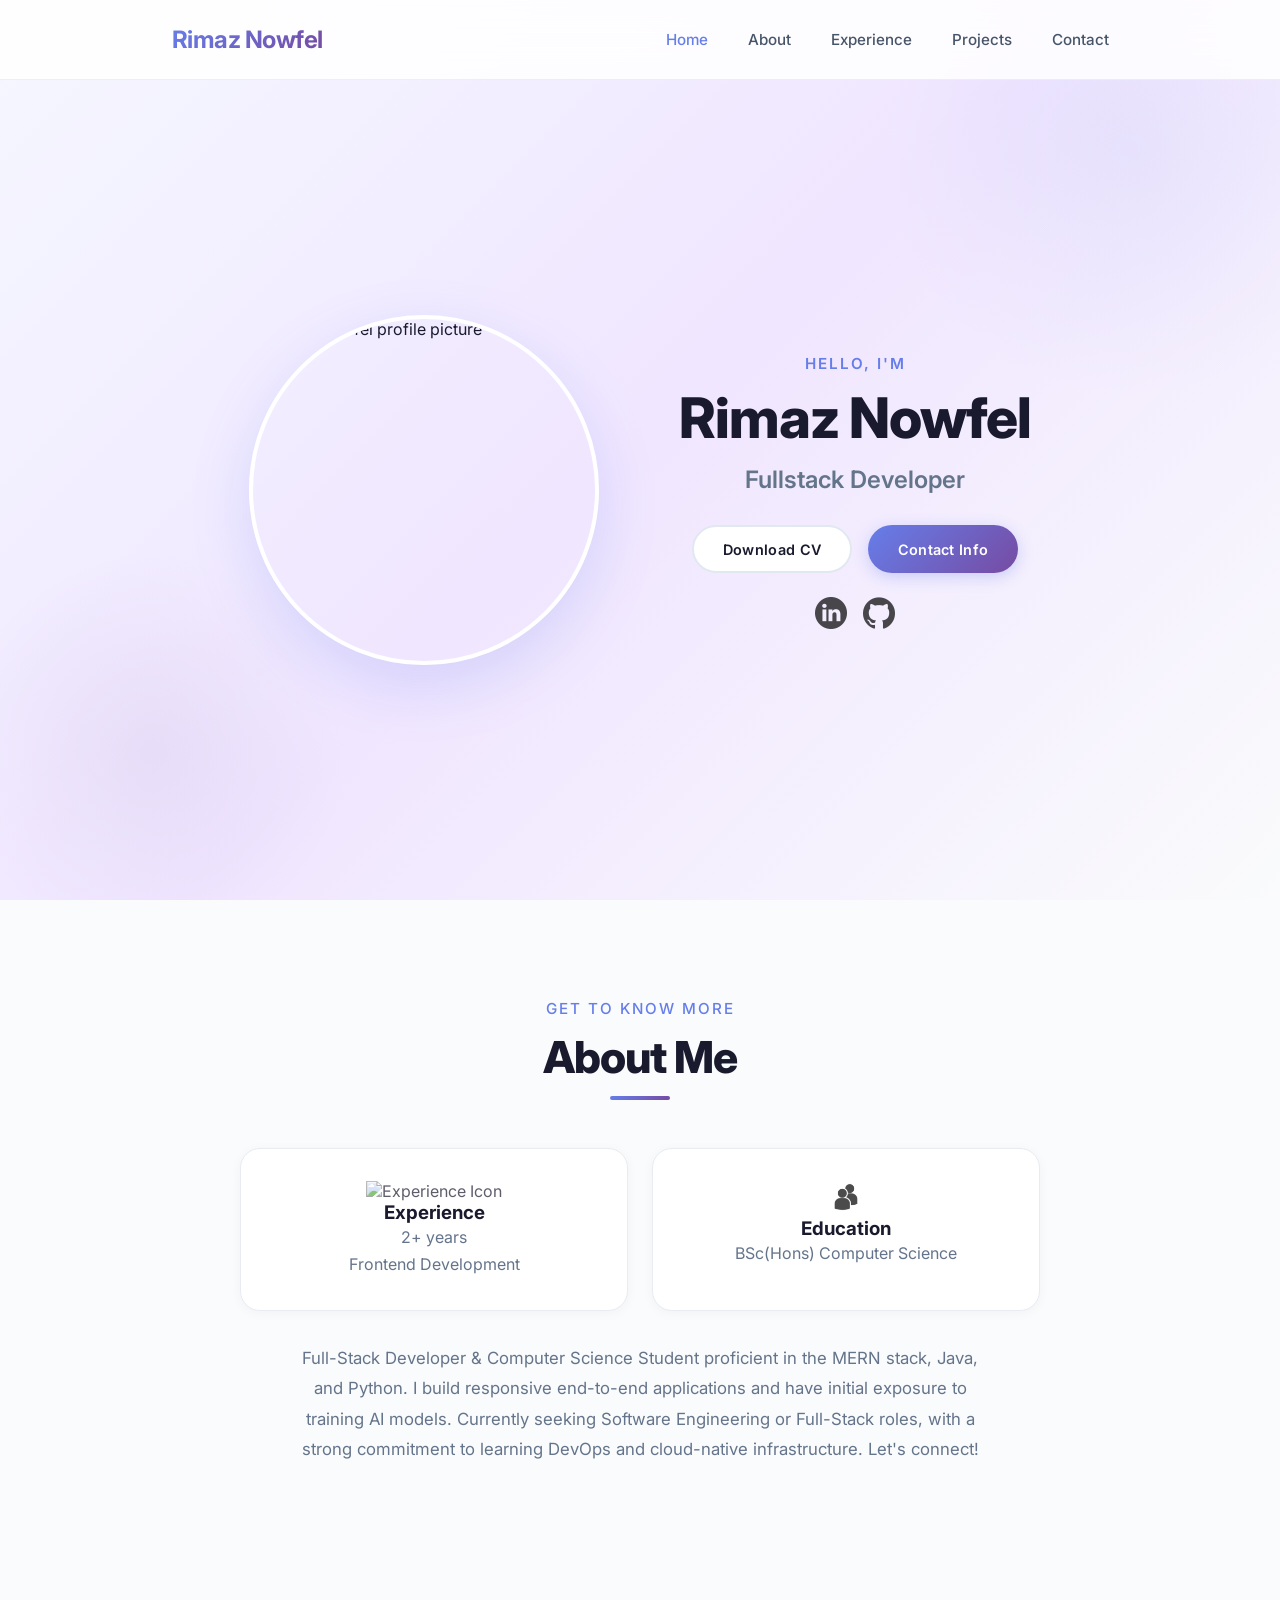
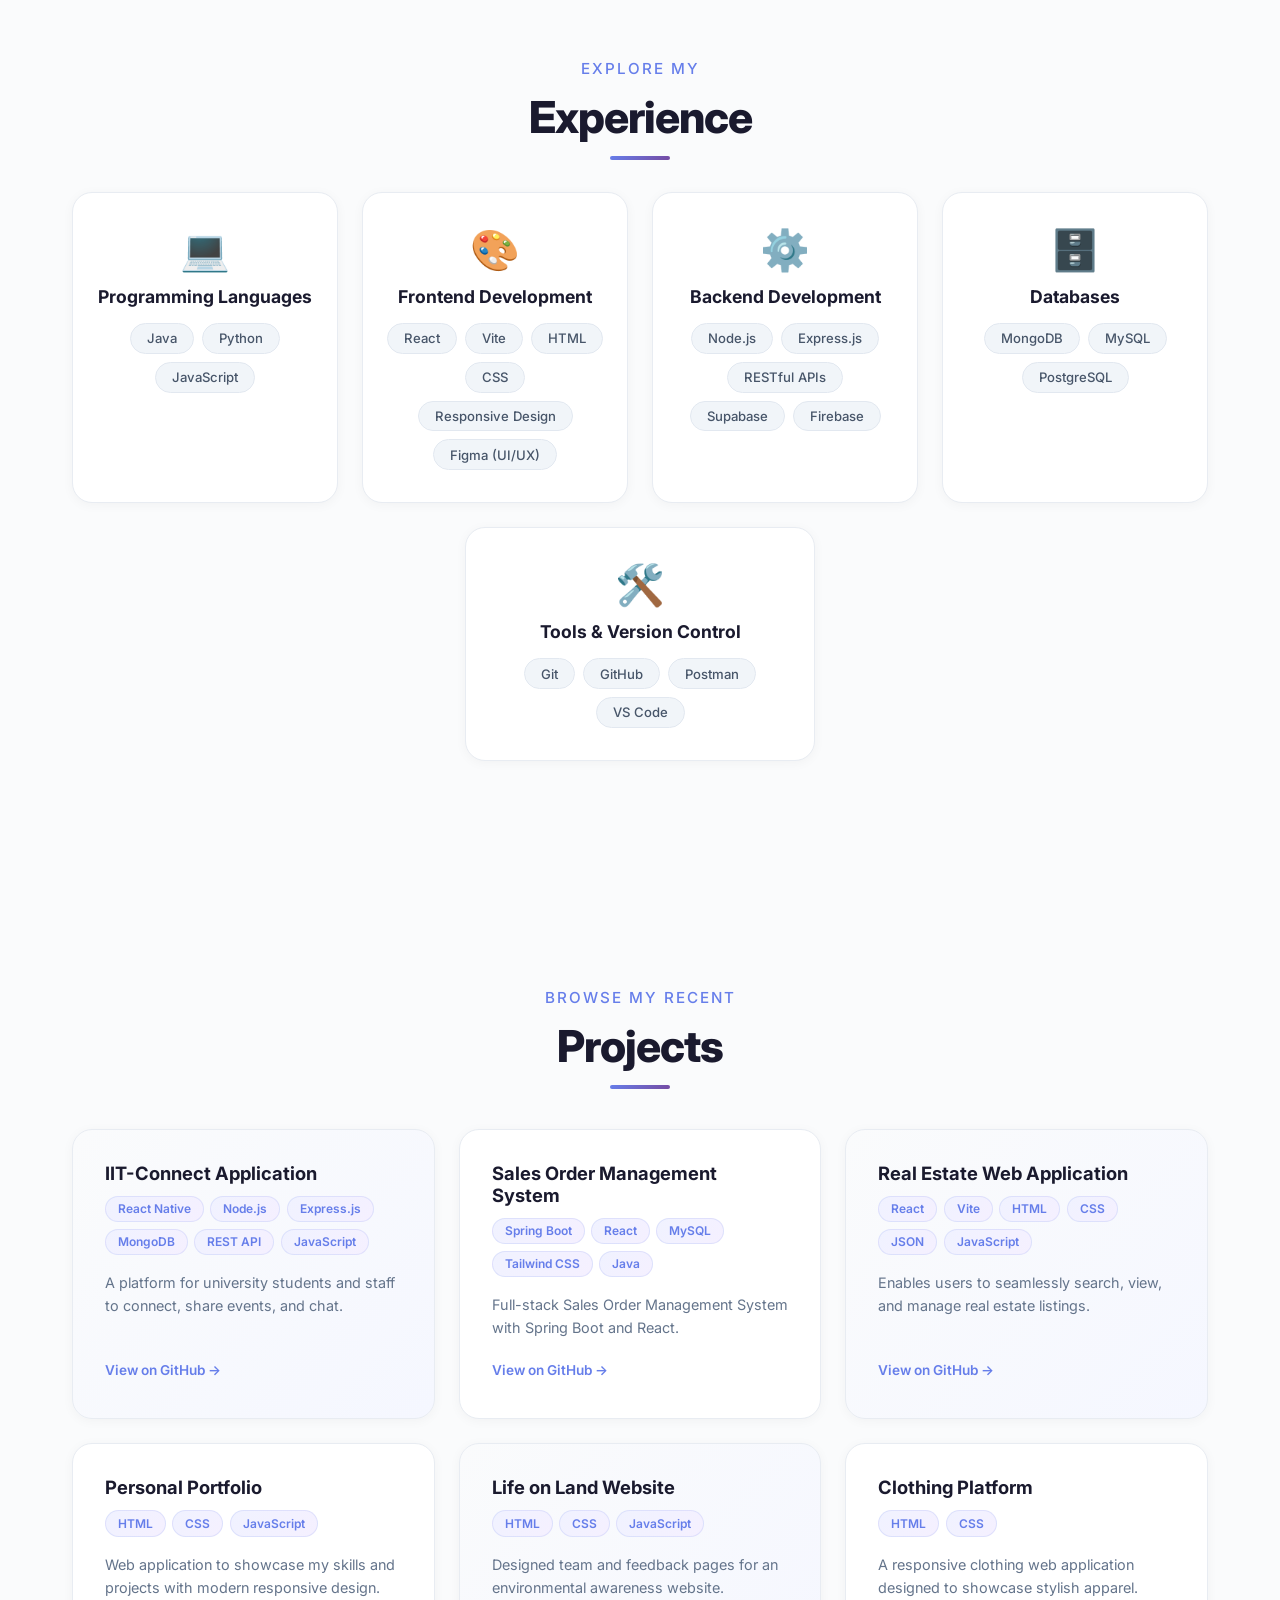
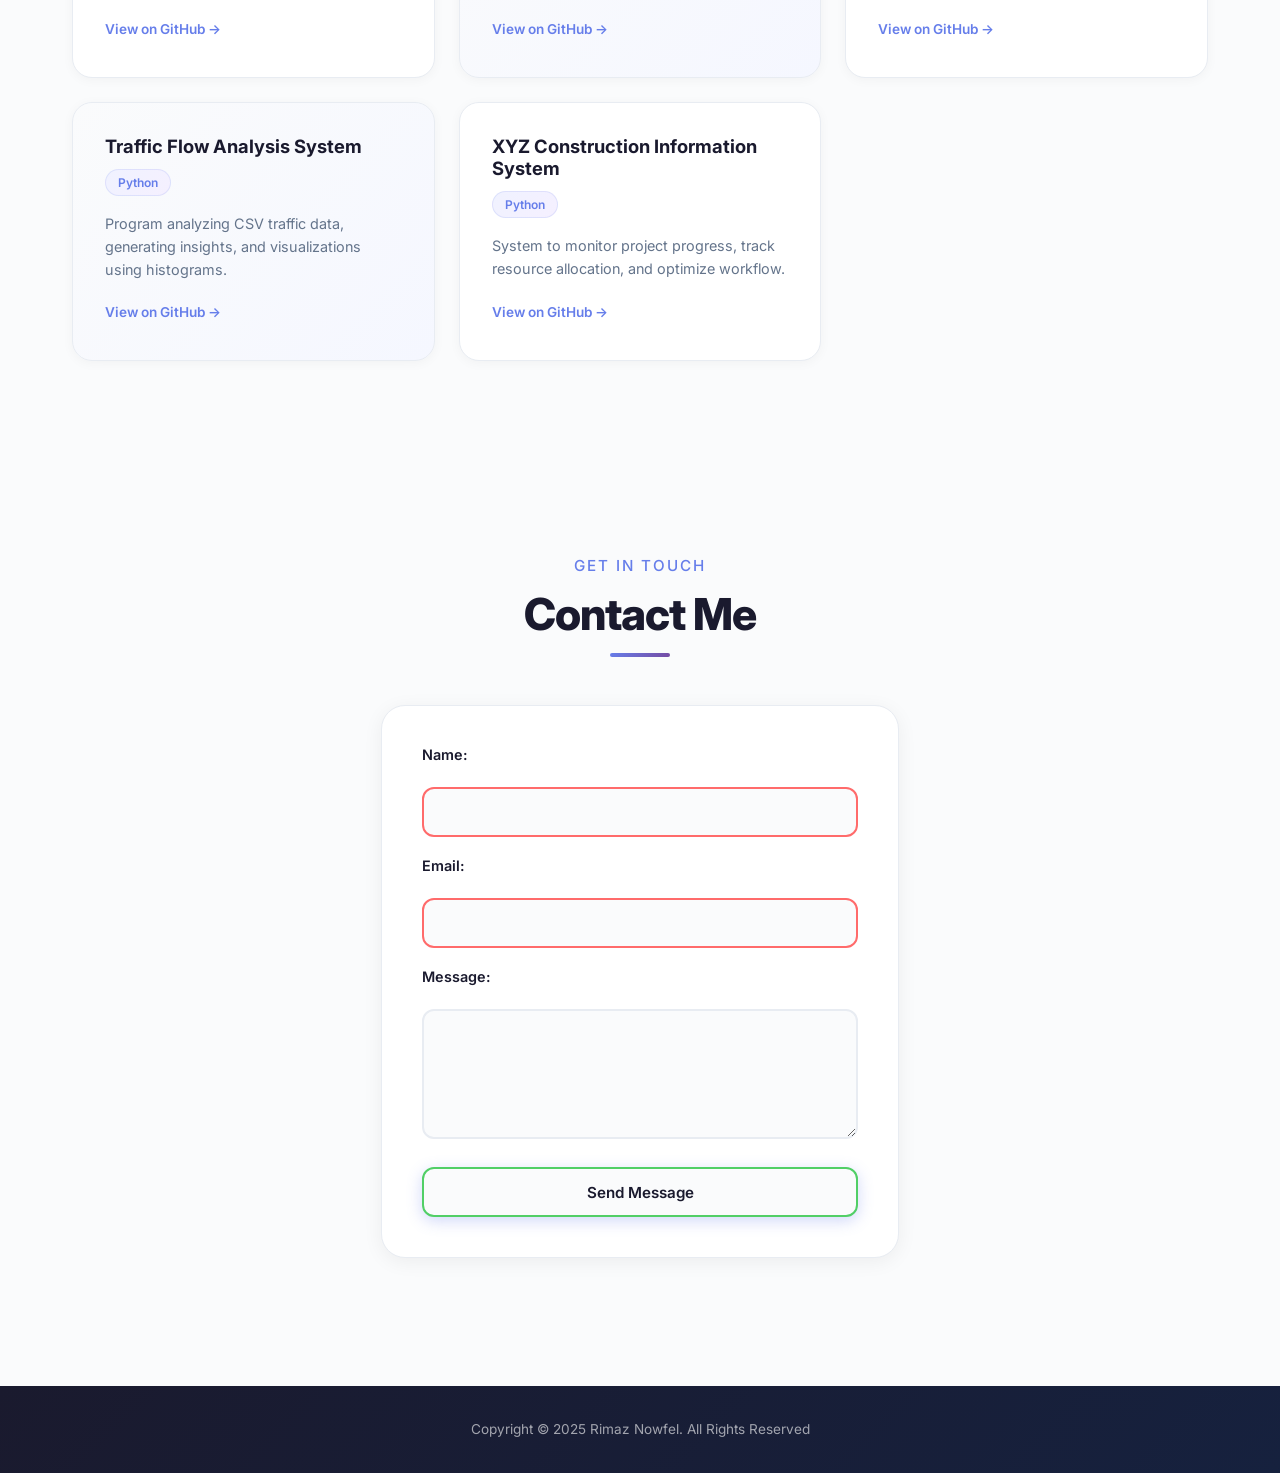
==== index.html @ ff075c52 "Added github links" ====
<!DOCTYPE html>
<html lang="en">

<head>
    <meta charset="UTF-8">
    <meta http-equiv="X-UA-Compatible" content="IE=edge">
    <meta name="viewport" content="width=device-width, initial-scale=1.0">
    <title>Rimaz Nowfel - Portfolio</title>
    <link rel="stylesheet" href="style.css">
</head>

<body>
    <!-- DESKTOP NAVIGATION -->
    <nav id="desktop-nav">
        <div class="logo">Rimaz Nowfel</div>
        <div>
            <ul class="nav-links">
                <li><a href="#profile">Home</a></li>
                <li><a href="#about">About</a></li>
                <li><a href="#experience">Experience</a></li>
                <li><a href="#projects">Projects</a></li>
                <li><a href="#contact">Contact</a></li>
            </ul>
        </div>
    </nav>

    <!-- HAMBURGER NAVIGATION (Mobile) -->
    <nav id="hamburger-nav">
        <div class="logo">Rimaz Nowfel</div>
        <div class="hamburger-menu">
            <div class="hamburger-icon" onclick="toggleMenu()">
                <span></span>
                <span></span>
                <span></span>
            </div>
            <div class="menu-links">
                <ul>
                    <li><a href="#profile" onclick="toggleMenu()">Home</a></li>
                    <li><a href="#about" onclick="toggleMenu()">About</a></li>
                    <li><a href="#experience" onclick="toggleMenu()">Experience</a></li>
                    <li><a href="#projects" onclick="toggleMenu()">Projects</a></li>
                    <li><a href="#contact" onclick="toggleMenu()">Contact</a></li>
                </ul>
            </div>
        </div>
    </nav>

    <div class="main-content">

        <!-- ==================== HOME / PROFILE SECTION ==================== -->
        <section id="profile">
            <div class="section__pic-container">
                <img src="./assets/profile-pic.png" alt="Rimaz Nowfel profile picture" class="profile-pic">
            </div>
            <div class="section__text">
                <p class="section__text__p1">Hello, I'm</p>
                <h1 class="title">Rimaz Nowfel</h1>
                <p class="section__text__p2">Fullstack Developer</p>
                <div class="btn-container">
                    <button class="btn btn-color-2" onclick="window.open('./assets/cv.pdf')">
                        Download CV
                    </button>
                    <button class="btn btn-color-1"
                        onclick="document.getElementById('contact').scrollIntoView({behavior: 'smooth'})">
                        Contact Info
                    </button>
                </div>
                <div id="socials-container">
                    <img src="./assets/linkedin.png" alt="LinkedIn Profile" class="icon"
                        onclick="location.href='https://www.linkedin.com/in/rimaz-nowfel/'">
                    <img src="./assets/github.png" alt="My Github Profile" class="icon"
                        onclick="location.href='https://github.com/Rimy14'">
                </div>
            </div>
        </section>

        <!-- ==================== ABOUT SECTION ==================== -->
        <section id="about">
            <p class="section__text__p1">Get To Know More</p>
            <h1 class="title">About Me</h1>

            <div class="section-container">
                <div class="about-details-container">
                    <div class="about-containers">
                        <div class="details-container">
                            <img src="./assets/experience.png" alt="Experience Icon" class="icon">
                            <h3>Experience</h3>
                            <p>2+ years <br> Frontend Development</p>
                        </div>
                        <div class="details-container">
                            <img src="./assets/education.png" alt="Education Icon" class="icon">
                            <h3>Education</h3>
                            <p>BSc(Hons) Computer Science</p>
                        </div>
                    </div>
                    <div class="text-container">
                        <p>
                            Full-Stack Developer & Computer Science Student proficient in the MERN stack,
                            Java, and Python. I build responsive end-to-end applications and have initial
                            exposure to training AI models. Currently seeking Software Engineering or Full-Stack roles,
                            with a strong commitment to learning DevOps and cloud-native infrastructure. Let's connect!
                        </p>
                    </div>
                </div>
            </div>
        </section>

        <!-- ==================== EXPERIENCE SECTION ==================== -->
        <section id="experience">
            <p class="section__text__p1">Explore My</p>
            <h1 class="title">Experience</h1>
            <div class="experience-details-container">
                <div class="about-containers">
                    <div class="details-container skill-box">
                        <div class="skill-box-icon">💻</div>
                        <h2 class="experience-sub-title">Programming Languages</h2>
                        <div class="skill-tags">
                            <span class="skill-tag">Java</span>
                            <span class="skill-tag">Python</span>
                            <span class="skill-tag">JavaScript</span>
                        </div>
                    </div>

                    <div class="details-container skill-box">
                        <div class="skill-box-icon">🎨</div>
                        <h2 class="experience-sub-title">Frontend Development</h2>
                        <div class="skill-tags">
                            <span class="skill-tag">React</span>
                            <span class="skill-tag">Vite</span>
                            <span class="skill-tag">HTML</span>
                            <span class="skill-tag">CSS</span>
                            <span class="skill-tag">Responsive Design</span>
                            <span class="skill-tag">Figma (UI/UX)</span>
                        </div>
                    </div>

                    <div class="details-container skill-box">
                        <div class="skill-box-icon">⚙️</div>
                        <h2 class="experience-sub-title">Backend Development</h2>
                        <div class="skill-tags">
                            <span class="skill-tag">Node.js</span>
                            <span class="skill-tag">Express.js</span>
                            <span class="skill-tag">RESTful APIs</span>
                            <span class="skill-tag">Supabase</span>
                            <span class="skill-tag">Firebase</span>
                        </div>
                    </div>

                    <div class="details-container skill-box">
                        <div class="skill-box-icon">🗄️</div>
                        <h2 class="experience-sub-title">Databases</h2>
                        <div class="skill-tags">
                            <span class="skill-tag">MongoDB</span>
                            <span class="skill-tag">MySQL</span>
                            <span class="skill-tag">PostgreSQL</span>
                        </div>
                    </div>

                    <div class="details-container skill-box">
                        <div class="skill-box-icon">🛠️</div>
                        <h2 class="experience-sub-title">Tools & Version Control</h2>
                        <div class="skill-tags">
                            <span class="skill-tag">Git</span>
                            <span class="skill-tag">GitHub</span>
                            <span class="skill-tag">Postman</span>
                            <span class="skill-tag">VS Code</span>
                        </div>
                    </div>
                </div>
            </div>
        </section>

        <!-- ==================== PROJECTS SECTION ==================== -->
        <section id="projects">
            <p class="section__text__p1">Browse My Recent</p>
            <h1 class="title">Projects</h1>
            <div class="projects-container">
                <div class="project-card">
                    <h3 class="project-title">IIT-Connect Application</h3>
                    <div class="project-tech">
                        <span class="tech-tag">React Native</span>
                        <span class="tech-tag">Node.js</span>
                        <span class="tech-tag">Express.js</span>
                        <span class="tech-tag">MongoDB</span>
                        <span class="tech-tag">REST API</span>
                        <span class="tech-tag">JavaScript</span>
                    </div>
                    <p class="project-description">
                        A platform for university students and staff to connect, share events, and chat.
                    </p>
                    <a href="https://github.com/Dev-Liss/IIT-Connect" target="_blank" class="github-link">View on GitHub →</a>
                </div>

                <div class="project-card">
                    <h3 class="project-title">Sales Order Management System</h3>
                    <div class="project-tech">
                        <span class="tech-tag">Spring Boot</span>
                        <span class="tech-tag">React</span>
                        <span class="tech-tag">MySQL</span>
                        <span class="tech-tag">Tailwind CSS</span>
                        <span class="tech-tag">Java</span>
                    </div>
                    <p class="project-description">
                        Full-stack Sales Order Management System with Spring Boot and React.
                    </p>
                    <a href="https://github.com/Rimy14/Sales-order-management-system" target="_blank" class="github-link">View on GitHub →</a>
                </div>

                <div class="project-card">
                    <h3 class="project-title">Real Estate Web Application</h3>
                    <div class="project-tech">
                        <span class="tech-tag">React</span>
                        <span class="tech-tag">Vite</span>
                        <span class="tech-tag">HTML</span>
                        <span class="tech-tag">CSS</span>
                        <span class="tech-tag">JSON</span>
                        <span class="tech-tag">JavaScript</span>
                    </div>
                    <p class="project-description">
                        Enables users to seamlessly search, view, and manage real estate listings.
                    </p>
                    <a href="https://github.com/Rimy14/Estate-agent-app" target="_blank" class="github-link">View on GitHub →</a>
                </div>

                <div class="project-card">
                    <h3 class="project-title">Personal Portfolio</h3>
                    <div class="project-tech">
                        <span class="tech-tag">HTML</span>
                        <span class="tech-tag">CSS</span>
                        <span class="tech-tag">JavaScript</span>
                    </div>
                    <p class="project-description">
                        Web application to showcase my skills and projects
                        with modern responsive design.
                    </p>
                    <a href="https://github.com/Rimy14/Portfolio" target="_blank" class="github-link">View on GitHub →</a>
                </div>

                <div class="project-card">
                    <h3 class="project-title">Life on Land Website</h3>
                    <div class="project-tech">
                        <span class="tech-tag">HTML</span>
                        <span class="tech-tag">CSS</span>
                        <span class="tech-tag">JavaScript</span>
                    </div>
                    <p class="project-description">
                        Designed team and feedback pages for an environmental awareness website.
                    </p>
                    <a href="https://github.com/Rimy14/Green-Horizon" target="_blank" class="github-link">View on GitHub →</a>
                </div>

                <div class="project-card">
                    <h3 class="project-title">Clothing Platform</h3>
                    <div class="project-tech">
                        <span class="tech-tag">HTML</span>
                        <span class="tech-tag">CSS</span>
                    </div>
                    <p class="project-description">
                        A responsive clothing web application designed to showcase stylish apparel.
                    </p>
                    <a href="https://github.com/Rimy14/E-Commerce-Website" target="_blank" class="github-link">View on GitHub →</a>
                </div>

                <div class="project-card">
                    <h3 class="project-title">Traffic Flow Analysis System</h3>
                    <div class="project-tech">
                        <span class="tech-tag">Python</span>
                    </div>
                    <p class="project-description">
                        Program analyzing CSV traffic data, generating insights,
                        and visualizations using histograms.
                    </p>
                    <a href="https://github.com/Rimy14/Traffic-Data-Processor" target="_blank" class="github-link">View on GitHub →</a>
                </div>

                <div class="project-card">
                    <h3 class="project-title">XYZ Construction Information System</h3>
                    <div class="project-tech">
                        <span class="tech-tag">Python</span>
                    </div>
                    <p class="project-description">
                        System to monitor project progress,
                        track resource allocation, and optimize workflow.
                    </p>
                    <a href="https://github.com/Rimy14/XYZ-Company-Project-Management-System" target="_blank" class="github-link">View on GitHub →</a>
                </div>


            </div>
        </section>

        <!-- ==================== CONTACT SECTION ==================== -->
        <section id="contact">
            <p class="section__text__p1">Get in Touch</p>
            <h1 class="title">Contact Me</h1>
            <div class="contact-section">
                <form action="#" method="post">
                    <label for="name">Name:</label>
                    <input type="text" id="name" name="name" required>

                    <label for="email">Email:</label>
                    <input type="email" id="email" name="email" required>

                    <label for="message">Message:</label>
                    <textarea id="message" name="message" rows="5" required></textarea>

                    <input type="submit" value="Send Message" class="submit-btn">
                </form>
            </div>
        </section>

    </div>

    <footer>
        <p>Copyright &#169; 2025 Rimaz Nowfel. All Rights Reserved</p>
    </footer>
    <script src="script.js"></script>
</body>

</html>
---- style.css ----
/* ============================================
   MODERN PORTFOLIO DESIGN
   ============================================ */

/* GENERAL & BASE STYLES */
@import url("https://fonts.googleapis.com/css2?family=Inter:wght@300;400;500;600;700;800&display=swap");

/* Universal selector - resets margin, padding, and sets box-sizing for all elements */
* {
    margin: 0;
    padding: 0;
    box-sizing: border-box;
}

html, body {
    height: 100%;
}

body {
    font-family: "Inter", sans-serif;
    display: flex;
    flex-direction: column;
    min-height: 100vh;
    background-color: #fafbfc;
    color: #1a1a2e;
}

html {
    scroll-behavior: smooth;
}

p {
    color: #64748b;
    line-height: 1.7;
}

/* TRANSITION to smoothly change css */
a,
.btn {
    transition: all 300ms ease;
}

/* ============================================
   DESKTOP NAV - Glassmorphism Style
   ============================================ */
nav,
.nav-links {
    display: flex; /* manage alignment and spacing */
}

/* Main navigation bar styling */
nav {
    justify-content: space-around;
    align-items: center;
    height: 80px;
    position: fixed;
    top: 0;
    left: 0;
    width: 100%;
    background: rgba(255, 255, 255, 0.85);
    backdrop-filter: blur(20px);
    -webkit-backdrop-filter: blur(20px);
    z-index: 999;
    border-bottom: 1px solid rgba(0, 0, 0, 0.06);
    transition: all 0.3s ease;
}

/* Navigation links list styling */
.nav-links {
    gap: 2.5rem;
    list-style: none;
    font-size: 0.95rem;
    font-weight: 500;
    padding: 0;
    margin: 0;
}

/* Default link styling */
a {
    color: #475569;
    text-decoration: none;
}

/* Link hover effect */
a:hover {
    color: #667eea;
    text-decoration: none;
}

.nav-links a {
    position: relative;
    padding: 0.5rem 0;
}

/* Modern underline hover effect for nav links */
.nav-links a::after {
    content: "";
    position: absolute;
    bottom: 0;
    left: 0;
    width: 0;
    height: 2px;
    background: linear-gradient(135deg, #667eea, #764ba2);
    transition: width 0.3s ease;
    border-radius: 2px;
}

.nav-links a:hover::after {
    width: 100%;
}

.logo {
    font-size: 1.5rem;
    font-weight: 700;
    background: linear-gradient(135deg, #667eea, #764ba2);
    -webkit-background-clip: text;
    -webkit-text-fill-color: transparent;
    background-clip: text;
    letter-spacing: -0.5px;
}

/* Change cursor to default when hovering logo (not clickable) */
.logo:hover {
    cursor: default;
}

/* ============================================
   HAMBURGER MENU
   ============================================ */
#hamburger-nav {
    display: none;
}

/* Hamburger menu container */
.hamburger-menu {
    position: relative;
    display: inline-block;
}

/* Hamburger icon - three horizontal lines */
.hamburger-icon {
    display: flex;
    flex-direction: column;
    justify-content: space-between;
    height: 24px;
    width: 30px;
    cursor: pointer;
}

.hamburger-icon span {
    width: 100%;
    height: 2px;
    background-color: #1a1a2e;
    transition: all 0.3s ease-in-out;
    border-radius: 2px;
}

/* Mobile menu links container - hidden by default */
.menu-links {
    position: absolute;
    top: 100%;
    right: 0;
    background: rgba(255, 255, 255, 0.95);
    backdrop-filter: blur(20px);
    width: fit-content;
    max-height: 0;
    overflow: hidden;
    transition: all 0.3s ease-in-out;
    box-shadow: 0 10px 40px rgba(0, 0, 0, 0.1);
    border-radius: 1rem;
    border: 1px solid rgba(0, 0, 0, 0.06);
}

/* Mobile menu link styling */
.menu-links a {
    display: block;
    padding: 12px 24px;
    text-align: center;
    font-size: 1rem;
    color: #475569;
    text-decoration: none;
    transition: all 0.3s ease-in-out;
}

.menu-links a:hover {
    color: #667eea;
    background: rgba(102, 126, 234, 0.05);
}

/* Remove bullet points from mobile menu items */
.menu-links li {
    list-style: none;
}

/* Expands menu when open class is added */
.menu-links.open {
    max-height: 300px;
}

/* Transforms first line of hamburger into X (top part) */
.hamburger-icon.open span:first-child {
    transform: rotate(45deg) translate(5px, 5px);
}

/* Hides middle line of hamburger when open */
.hamburger-icon.open span:nth-child(2) {
    opacity: 0;
}

/* Transforms last line of hamburger into X (bottom part) */
.hamburger-icon.open span:last-child {
    transform: rotate(-45deg) translate(5px, -5px);
}

/* ============================================
   MAIN CONTENT & SECTIONS
   ============================================ */
.main-content {
    flex: 1;
    width: 100%;
}

section {
    margin: 0 auto;
    max-width: 1200px;
    padding: 6rem 2rem;
    box-sizing: border-box;
    min-height: auto;
}

.section-container {
    display: flex;
    flex-direction: column;
    align-items: center;
}

.about-details-container {
    width: 100%;
    max-width: 800px;
}

.text-container {
    text-align: center;
    margin-top: 1.5rem;
}

/* Section subtitle styling */
.section__text__p1 {
    text-align: center;
    font-size: 0.95rem;
    font-weight: 500;
    color: #667eea;
    text-transform: uppercase;
    letter-spacing: 2px;
    margin-bottom: 0.5rem;
}

.title {
    font-size: 2.75rem;
    text-align: center;
    font-weight: 800;
    color: #1a1a2e;
    letter-spacing: -1px;
    margin-bottom: 1rem;
}

/* PSEUDO ELEMENT - gradient underline below section title */
.title::after {
    content: "";
    display: block;
    width: 60px;
    height: 4px;
    background: linear-gradient(135deg, #667eea, #764ba2);
    margin: 12px auto 0;
    border-radius: 2px;
}

/* ============================================
   PROFILE / HERO SECTION
   ============================================ */
#profile {
    display: flex;
    justify-content: center;
    gap: 5rem;
    min-height: 100vh;
    align-items: center;
    margin: 0;
    max-width: 100%;
    padding: 0 10rem;
    padding-top: 80px; /* nav height */
    background: linear-gradient(135deg, #f5f7ff 0%, #f0e6ff 50%, #fafbfc 100%);
    position: relative;
    overflow: hidden;
}

/* Subtle animated background circles */
#profile::before {
    content: "";
    position: absolute;
    width: 500px;
    height: 500px;
    background: radial-gradient(circle, rgba(102, 126, 234, 0.08) 0%, transparent 70%);
    top: -100px;
    right: -100px;
    border-radius: 50%;
    animation: float 6s ease-in-out infinite;
}

#profile::after {
    content: "";
    position: absolute;
    width: 400px;
    height: 400px;
    background: radial-gradient(circle, rgba(118, 75, 162, 0.08) 0%, transparent 70%);
    bottom: -50px;
    left: -50px;
    border-radius: 50%;
    animation: float 8s ease-in-out infinite reverse;
}

@keyframes float {
    0%, 100% { transform: translateY(0px); }
    50% { transform: translateY(-20px); }
}

/* Profile picture container */
.section__pic-container {
    display: flex;
    height: 350px;
    width: 350px;
    margin: auto 0;
    position: relative;
    z-index: 1;
}

.profile-pic {
    width: 100%;
    height: 100%;
    object-fit: cover;
    border-radius: 50%;
    border: 4px solid white;
    box-shadow: 0 20px 60px rgba(102, 126, 234, 0.2);
}

.section__text {
    align-self: center;
    text-align: center;
    position: relative;
    z-index: 1;
}

.section__text p {
    font-weight: 600;
}

.section__text__p2 {
    font-size: 1.5rem;
    margin-bottom: 1.5rem;
    color: #64748b;
    font-weight: 400;
}

/* Profile title override - bigger for hero */
#profile .title {
    font-size: 3.5rem;
    margin-bottom: 0.5rem;
}

#profile .title::after {
    display: none;
}

/* ============================================
   SOCIAL ICONS
   ============================================ */
#socials-container {
    display: flex;
    justify-content: center;
    margin-top: 1.5rem;
    gap: 1rem;
}

.icon {
    cursor: pointer;
    height: 2rem;
    transition: all 0.3s ease;
    opacity: 0.7;
}

/* Icons hover effect */
.icon:not(.arrow):hover {
    transform: scale(1.15) translateY(-2px);
    opacity: 1;
}

/* ============================================
   BUTTONS - Modern Gradient Style
   ============================================ */
.btn-container {
    display: flex;
    justify-content: center;
    gap: 1rem;
}

.btn {
    font-weight: 600;
    font-family: "Inter", sans-serif;
    transition: all 300ms ease;
    padding: 0.85rem 1.8rem;
    width: auto;
    min-width: 150px;
    border-radius: 50px;
    font-size: 0.9rem;
    letter-spacing: 0.3px;
    cursor: pointer;
}

.btn-color-1,
.btn-color-2 {
    border: 2px solid transparent;
}

.btn-color-1 {
    background: linear-gradient(135deg, #667eea, #764ba2);
    color: white;
    border: none;
    box-shadow: 0 4px 15px rgba(102, 126, 234, 0.3);
}

.btn-color-1:hover {
    transform: translateY(-2px);
    box-shadow: 0 8px 25px rgba(102, 126, 234, 0.4);
}

.btn-color-2 {
    background: white;
    color: #1a1a2e;
    border: 2px solid #e2e8f0;
}

.btn-color-2:hover {
    border-color: #667eea;
    color: #667eea;
    transform: translateY(-2px);
    box-shadow: 0 4px 15px rgba(0, 0, 0, 0.08);
}

/* ============================================
   ABOUT SECTION
   ============================================ */
.details-container {
    padding: 2rem;
    flex: 1;
    background: white;
    border: 1px solid #e8ecf2;
    border-radius: 1.25rem;
    text-align: center;
    transition: all 0.3s ease;
    box-shadow: 0 2px 12px rgba(0, 0, 0, 0.04);
}

.details-container:hover {
    transform: translateY(-4px);
    box-shadow: 0 12px 30px rgba(0, 0, 0, 0.08);
    border-color: rgba(102, 126, 234, 0.2);
}

.about-containers {
    display: flex;
    flex-wrap: wrap;
    justify-content: center;
    gap: 1.5rem;
    margin-bottom: 2rem;
    margin-top: 2rem;
}

.text-container p {
    font-size: 1.05rem;
    line-height: 1.8;
    color: #64748b;
    max-width: 700px;
    margin: 0 auto;
}

/* ============================================
   SKILL BOX STYLES
   ============================================ */
.skill-box {
    transition: all 0.3s ease;
    padding: 2rem 1.5rem;
    min-width: 250px;
    flex: 1 1 250px;
    max-width: 350px;
    background: white;
    border: 1px solid #e8ecf2;
    position: relative;
    overflow: hidden;
}

/* Gradient top border for skill boxes */
.skill-box::before {
    content: "";
    position: absolute;
    top: 0;
    left: 0;
    right: 0;
    height: 3px;
    background: linear-gradient(135deg, #667eea, #764ba2);
    opacity: 0;
    transition: opacity 0.3s ease;
}

.skill-box:hover::before {
    opacity: 1;
}

.skill-box:hover {
    transform: translateY(-6px);
    box-shadow: 0 15px 40px rgba(102, 126, 234, 0.12);
    border-color: rgba(102, 126, 234, 0.15);
}

.skill-box-icon {
    font-size: 2.5rem;
    margin-bottom: 0.75rem;
}

.experience-sub-title {
    font-size: 1.1rem;
    font-weight: 700;
    color: #1a1a2e;
    margin-bottom: 0.25rem;
}

.skill-tags {
    display: flex;
    flex-wrap: wrap;
    gap: 0.5rem;
    justify-content: center;
    margin-top: 1rem;
}

.skill-tag {
    background: #f1f5f9;
    color: #475569;
    padding: 0.4rem 1rem;
    border-radius: 50px;
    font-size: 0.82rem;
    font-weight: 500;
    transition: all 0.3s ease;
    border: 1px solid #e2e8f0;
}

.skill-tag:hover {
    background: linear-gradient(135deg, #667eea, #764ba2);
    color: white;
    transform: translateY(-2px);
    border-color: transparent;
    box-shadow: 0 4px 12px rgba(102, 126, 234, 0.3);
}

/* ============================================
   BLOG SECTION
   ============================================ */
#blog {
    position: relative;
    min-height: auto;
    padding-bottom: 3rem;
}

.blog-posts-container {
    display: grid;
    gap: 2rem;
    margin-top: 2rem;
}

.blog-post {
    background: white;
    border: 1px solid #e8ecf2;
    border-radius: 1.25rem;
    padding: 2rem;
    transition: all 0.3s ease;
}

/* Pseudo Element for content */
.blog-post h2::before {
    content: "📝 ";
}

.blog-post:hover {
    transform: translateY(-5px);
    box-shadow: 0 12px 30px rgba(0, 0, 0, 0.08);
    border-color: rgba(102, 126, 234, 0.2);
}

.read-more {
    color: #667eea;
    text-decoration: none;
    font-weight: 600;
    display: inline-block;
    margin-top: 1rem;
}

/* ============================================
   PROJECTS SECTION
   ============================================ */
/* Alternate card backgrounds */
.project-card:nth-child(odd) {
    background: linear-gradient(135deg, #fafbfc, #f5f7ff);
}

.projects-container {
    display: grid;
    grid-template-columns: repeat(auto-fit, minmax(320px, 1fr));
    gap: 1.5rem;
    margin-top: 2.5rem;
}

.project-card {
    background: white;
    border: 1px solid #e8ecf2;
    border-radius: 1.25rem;
    padding: 2rem;
    display: flex;
    flex-direction: column;
    height: 100%;
    box-shadow: 0 2px 12px rgba(0, 0, 0, 0.04);
    animation: fadeInUp 0.6s ease-out;
    transition: all 0.3s ease;
    position: relative;
    overflow: hidden;
}

/* Gradient accent line on top of project cards */
.project-card::before {
    content: "";
    position: absolute;
    top: 0;
    left: 0;
    right: 0;
    height: 3px;
    background: linear-gradient(135deg, #667eea, #764ba2);
    transform: scaleX(0);
    transition: transform 0.3s ease;
    transform-origin: left;
}

.project-card:hover::before {
    transform: scaleX(1);
}

.project-card:hover {
    transform: translateY(-6px);
    box-shadow: 0 15px 40px rgba(0, 0, 0, 0.1);
    border-color: rgba(102, 126, 234, 0.15);
}

.project-title {
    font-size: 1.15rem;
    font-weight: 700;
    color: #1a1a2e;
    margin-bottom: 0.75rem;
}

.project-tech {
    display: flex;
    gap: 0.4rem;
    flex-wrap: wrap;
    margin-bottom: 1rem;
}

.tech-tag {
    background: linear-gradient(135deg, #f0f2ff, #f5f0ff);
    color: #667eea;
    padding: 0.3rem 0.75rem;
    border-radius: 50px;
    font-size: 0.75rem;
    font-weight: 600;
    border: 1px solid rgba(102, 126, 234, 0.15);
    transition: all 0.3s ease;
}

.tech-tag:hover {
    background: linear-gradient(135deg, #667eea, #764ba2);
    color: white;
    border-color: transparent;
}

.project-description {
    font-size: 0.9rem;
    color: #64748b;
    line-height: 1.6;
    flex: 1;
}

.github-link {
    display: inline-block;
    margin-top: 1rem;
    color: #667eea;
    font-weight: 600;
    font-size: 0.85rem;
    text-decoration: none;
    transition: all 0.3s ease;
    padding: 0.4rem 0;
    border-bottom: 2px solid transparent;
}

.github-link:hover {
    color: #764ba2;
    border-bottom-color: #764ba2;
    text-decoration: none;
}

/* Fade-in from bottom animation */
@keyframes fadeInUp {
    from {
        opacity: 0;
        transform: translateY(30px);
    }
    to {
        opacity: 1;
        transform: translateY(0);
    }
}

/* ============================================
   CONTACT SECTION
   ============================================ */
#contact {
    display: flex;
    align-items: center;
    flex-direction: column;
    min-height: 60vh;
    padding-top: 6rem;
}

.contact-section {
    max-width: 550px;
    width: 90%;
    margin: 2rem auto;
    padding: 0 1rem;
}

.contact-section form {
    width: 100%;
    display: flex;
    flex-direction: column;
    gap: 1.25rem;
    background: white;
    padding: 2.5rem;
    border-radius: 1.5rem;
    border: 1px solid #e8ecf2;
    box-shadow: 0 4px 20px rgba(0, 0, 0, 0.06);
}

/* Form label styling */
.contact-section label {
    font-weight: 600;
    color: #1a1a2e;
    font-size: 0.9rem;
}

/* Relational Selector - adds spacing between label and input */
label + input,
label + textarea {
    margin-top: 0.25rem;
}

/* Attribute Selectors */
input[type="text"],
input[type="email"] {
    border: 2px solid #e8ecf2;
}

/* Accent left border for required fields */
input[required] {
    border-left: 3px solid #667eea;
}

/* General input and textarea styling */
.contact-section input,
.contact-section textarea {
    width: 100%;
    padding: 0.85rem 1rem;
    border: 2px solid #e8ecf2;
    border-radius: 0.75rem;
    font-family: "Inter", sans-serif;
    font-size: 0.95rem;
    transition: all 0.3s ease;
    background: #fafbfc;
    color: #1a1a2e;
}

/* Validity Pseudo Class */
input:valid {
    border-color: #51cf66;
}

/* Red border for invalid */
input:invalid:not(:placeholder-shown):not(:focus) {
    border-color: #ff6b6b;
}

/* Focus state */
.contact-section input:focus,
.contact-section textarea:focus {
    outline: none;
    border-color: #667eea;
    background: white;
    box-shadow: 0 0 0 4px rgba(102, 126, 234, 0.1);
}

.contact-section textarea {
    resize: vertical;
    min-height: 130px;
}

.submit-btn {
    background: linear-gradient(135deg, #667eea, #764ba2);
    color: white;
    border: none;
    padding: 1rem 2rem;
    border-radius: 50px;
    font-weight: 600;
    font-family: "Inter", sans-serif;
    font-size: 0.95rem;
    cursor: pointer;
    transition: all 300ms ease;
    margin-top: 0.5rem;
    box-shadow: 0 4px 15px rgba(102, 126, 234, 0.3);
}

/* Keyframe animation - pulse effect for button */
@keyframes pulse {
    0%, 100% { transform: scale(1); }
    50% { transform: scale(1.02); }
}

.submit-btn:hover {
    transform: translateY(-2px);
    box-shadow: 0 8px 25px rgba(102, 126, 234, 0.4);
}

/* ============================================
   FOOTER - Modern Gradient
   ============================================ */
footer {
    background: linear-gradient(135deg, #1a1a2e 0%, #16213e 100%);
    padding: 2rem;
    text-align: center;
    margin-top: auto;
    width: 100%;
}

footer p {
    text-align: center;
    color: rgba(255, 255, 255, 0.6);
    margin: 0;
    font-size: 0.85rem;
    font-weight: 400;
}

/* ============================================
   SCROLL ANIMATIONS
   ============================================ */
.fade-in {
    opacity: 0;
    transform: translateY(20px);
    transition: opacity 0.3s ease, transform 0.3s ease;
}

.fade-in.visible {
    opacity: 1;
    transform: translateY(0);
}

/* ============================================
   RESPONSIVE DESIGN - 768px and below
   ============================================ */
@media screen and (max-width: 768px) {
    /* Mobile Navigation */
    #desktop-nav {
        display: none;
    }

    #hamburger-nav {
        display: flex;
    }

    /* Reduce section padding */
    section {
        padding: 4rem 1.25rem;
    }

    .title {
        font-size: 2rem;
    }

    /* Profile Section */
    #profile {
        flex-direction: column;
        min-height: auto;
        gap: 2rem;
        padding: 6rem 1.5rem 3rem;
    }

    #profile .title {
        font-size: 2.5rem;
    }

    .section__pic-container {
        height: 280px;
        width: 280px;
    }

    .section__text__p2 {
        font-size: 1.25rem;
    }

    /* About & Experience */
    .section-container {
        flex-direction: column;
        gap: 2rem;
        min-height: auto;
    }

    .about-containers {
        flex-direction: column;
        gap: 1.25rem;
    }

    .skill-box {
        max-width: 100%;
    }

    .experience-details-container {
        flex-direction: column;
        gap: 2rem;
    }

    .article-container {
        grid-template-columns: 1fr;
        gap: 1.5rem;
    }

    article {
        width: 100%;
        justify-content: flex-start;
    }

    .details-container.color-container {
        width: 100%;
        margin-bottom: 2rem;
    }

    /* Contact Mobile */
    .contact-info-upper-container {
        flex-direction: column;
        padding: 1rem;
    }

    /* Project Card in single column */
    .projects-container {
        grid-template-columns: 1fr;
        gap: 1.25rem;
    }

    .project-card {
        padding: 1.5rem;
    }

    .project-btn {
        width: 150px;
    }

    .btn {
        min-width: 130px;
        padding: 0.75rem 1.4rem;
        font-size: 0.85rem;
    }
}
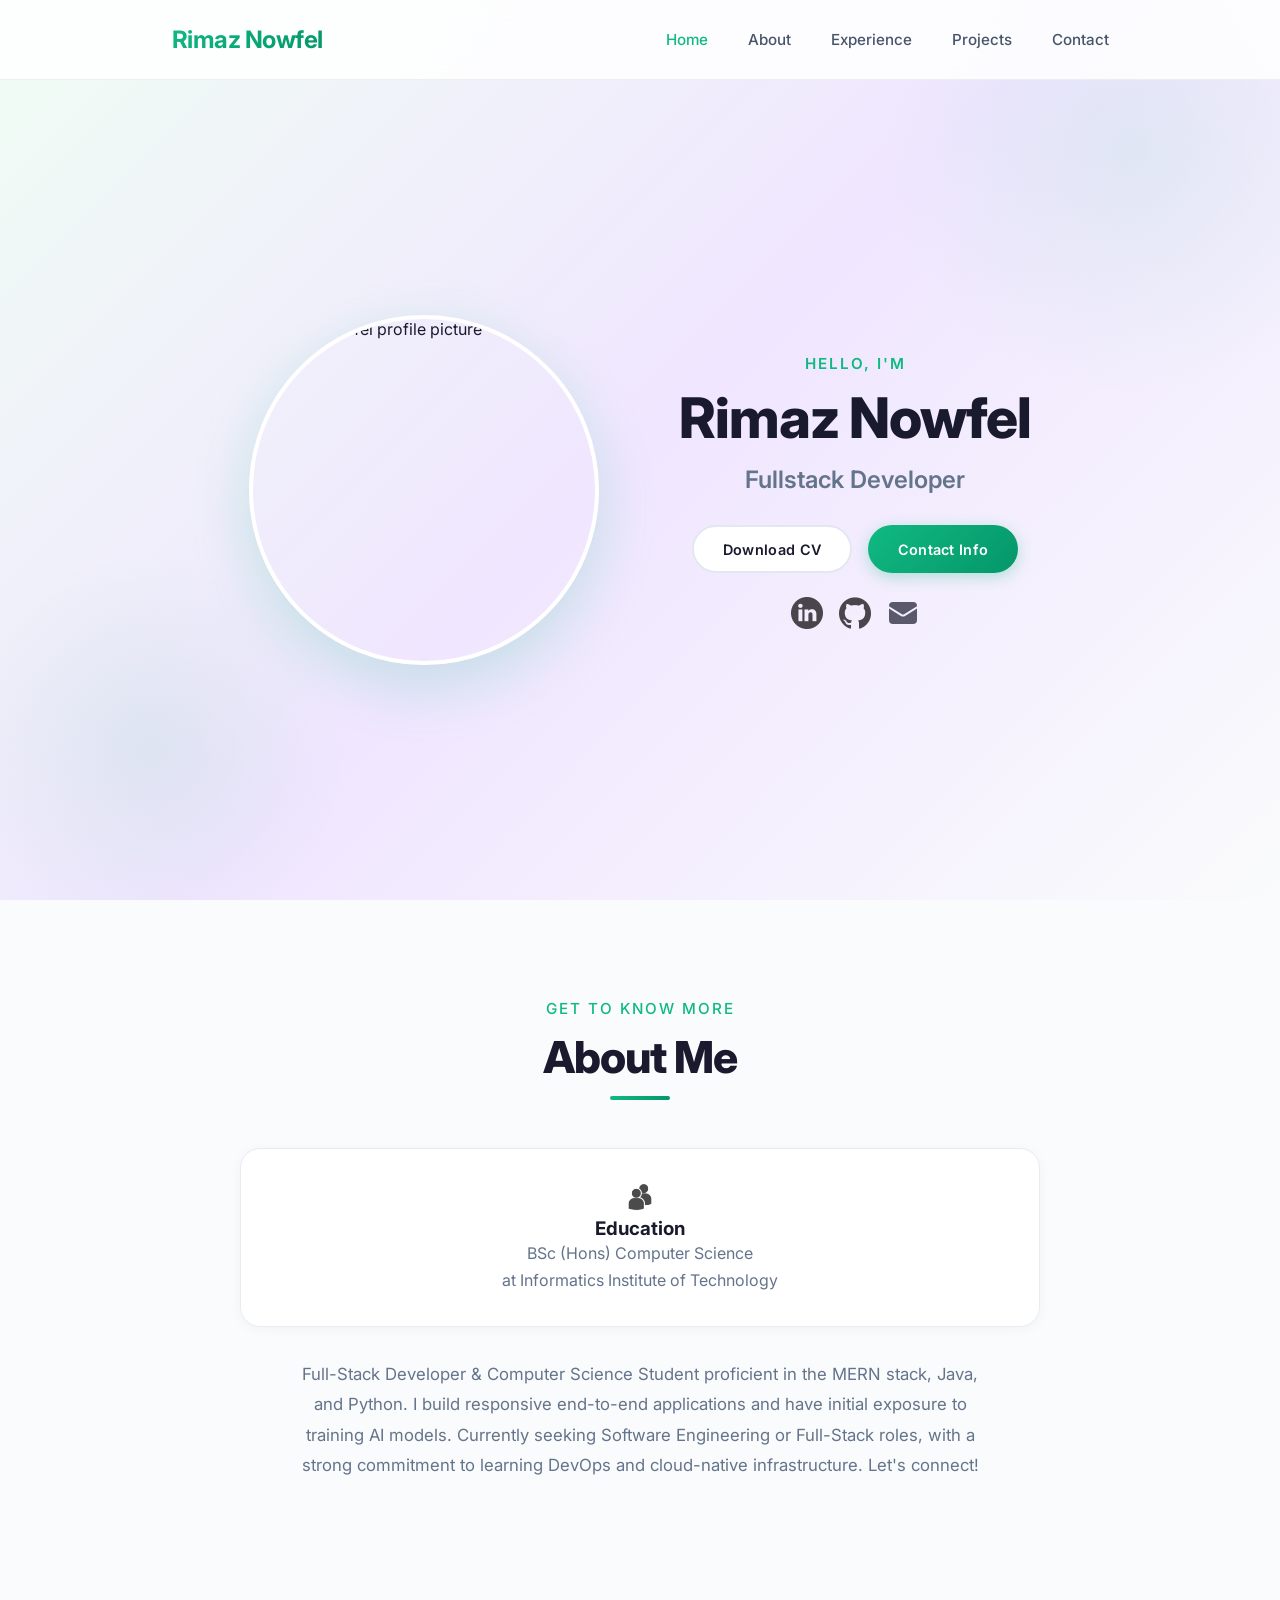
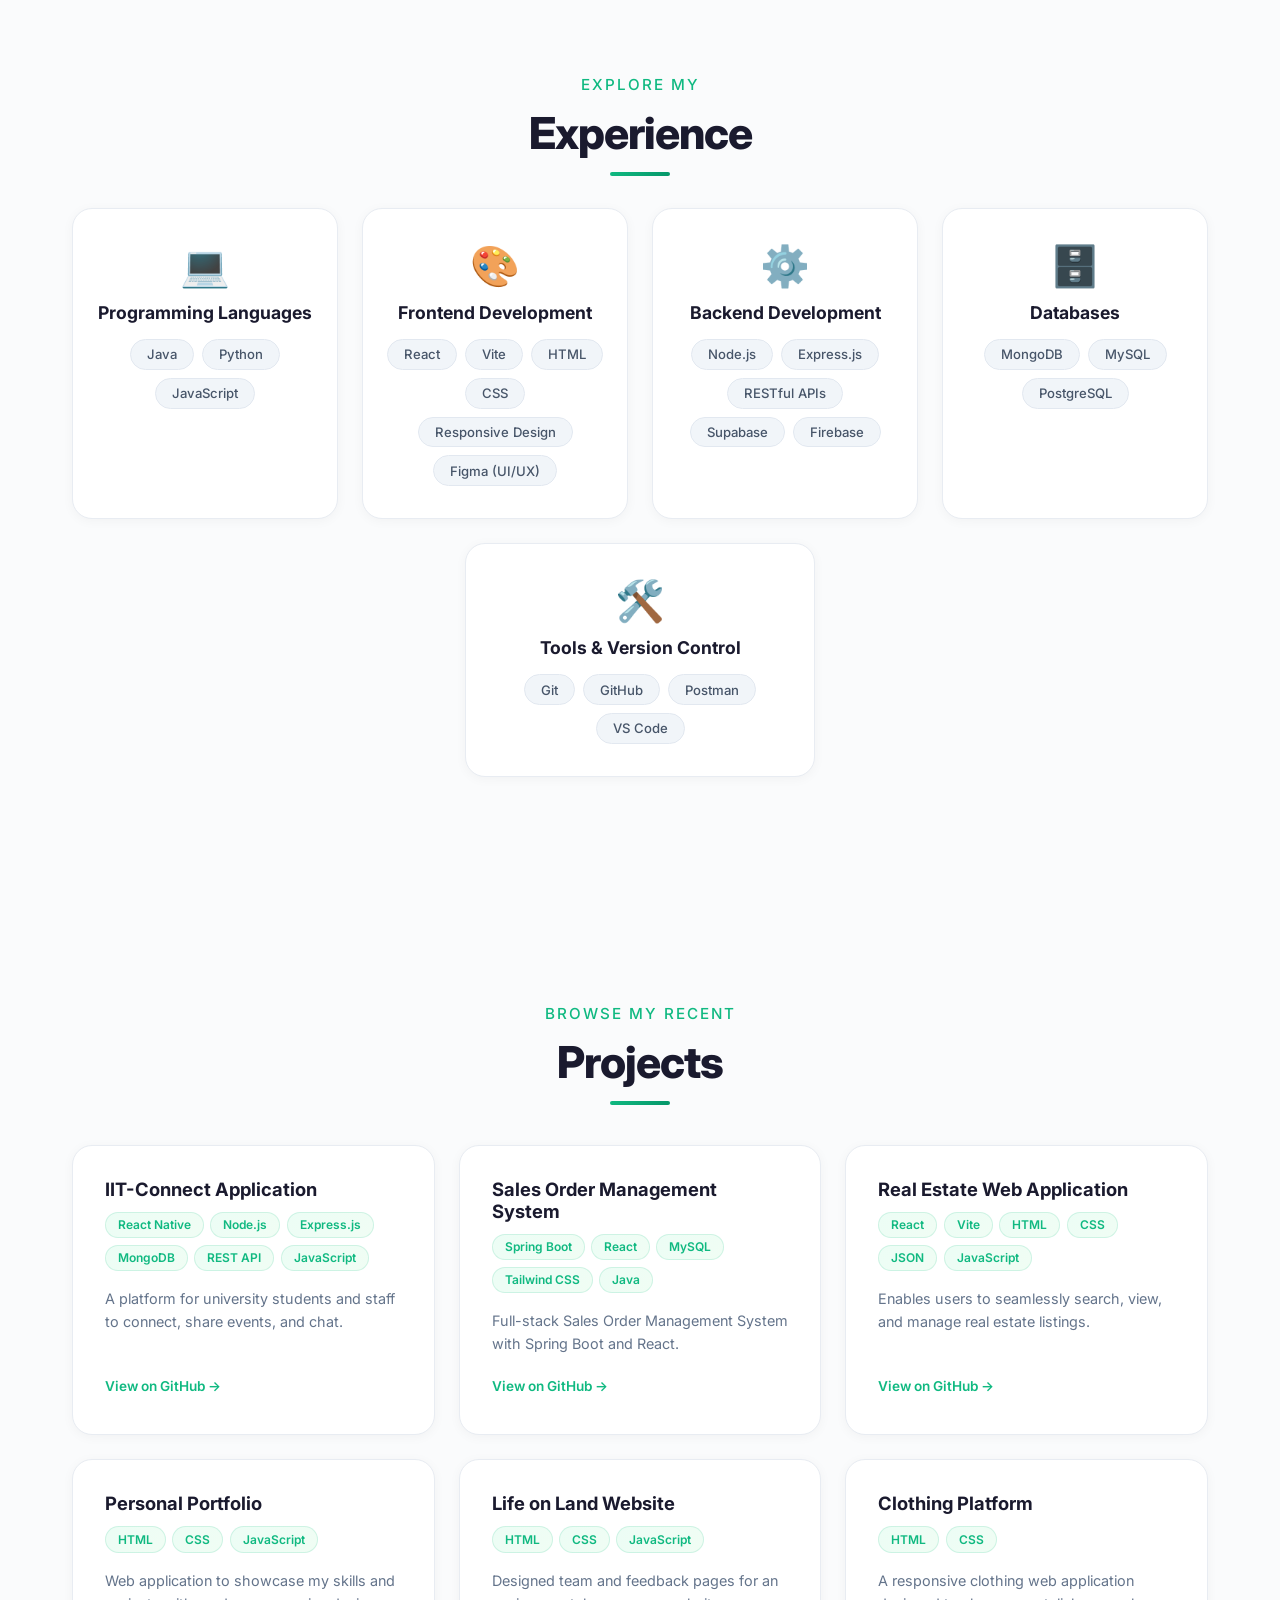
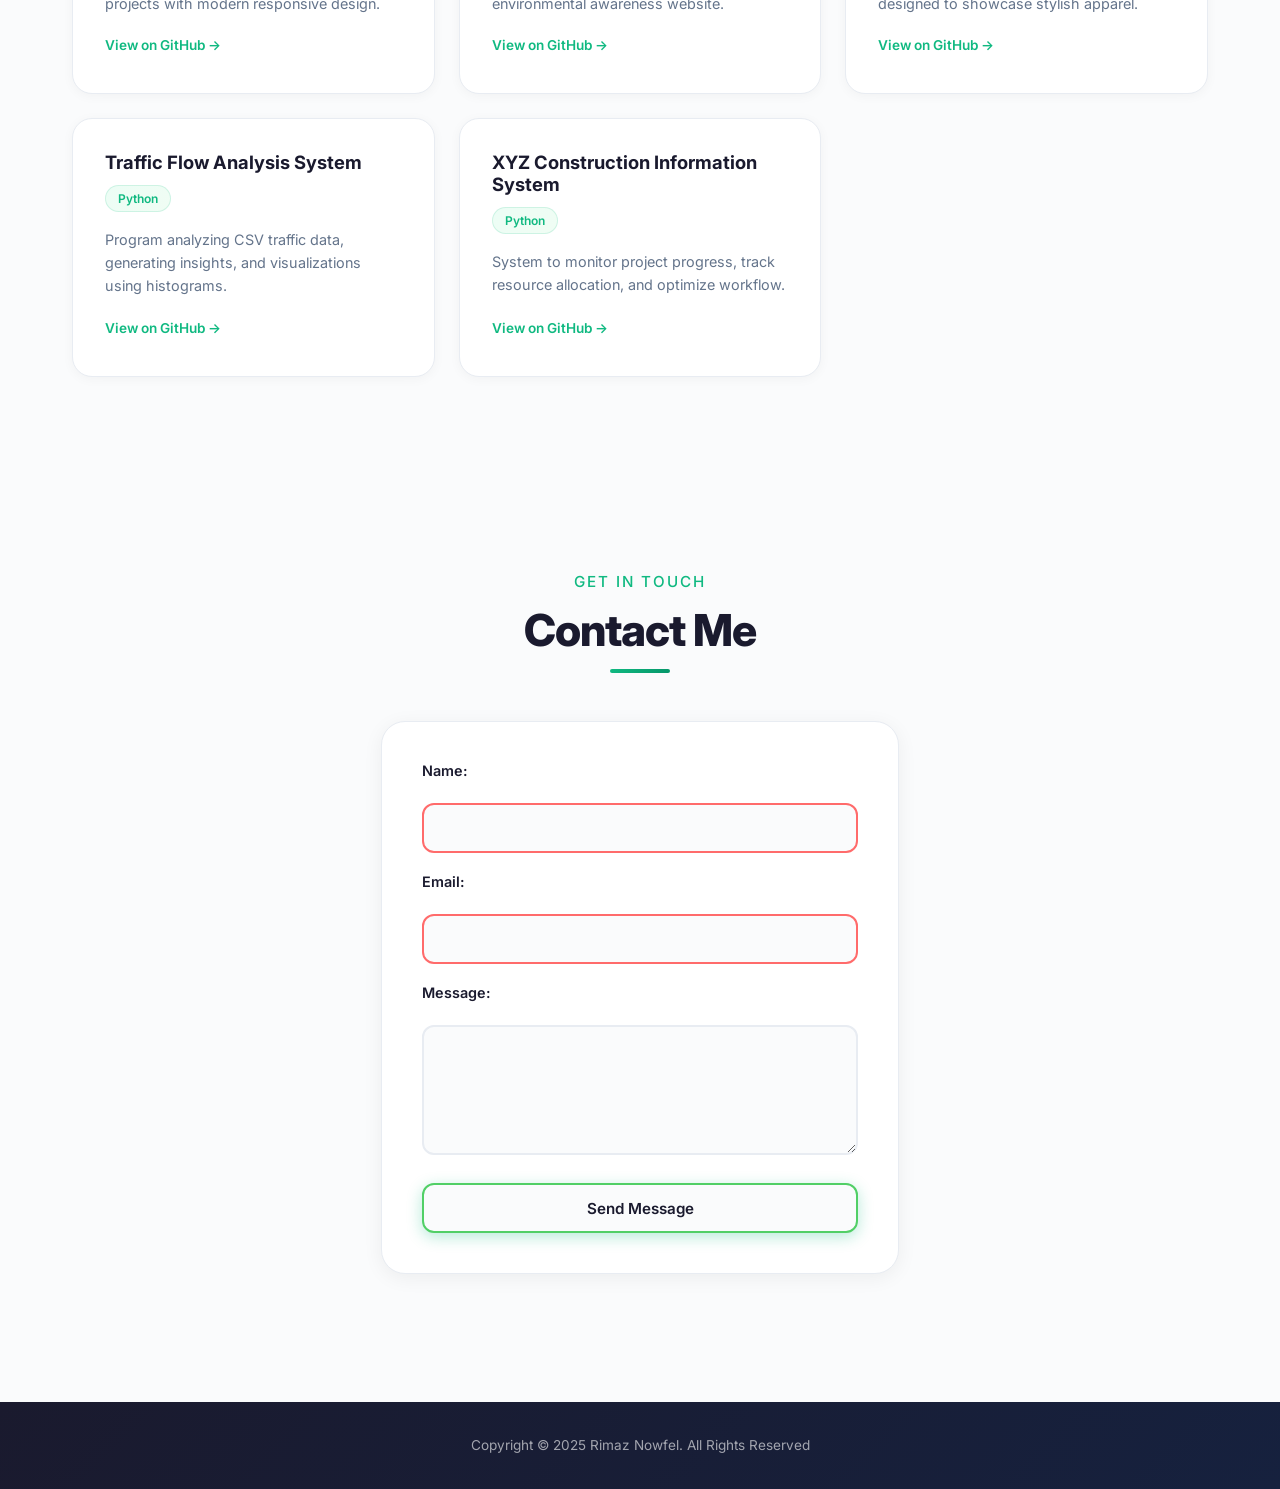
==== commit 32723f40: "Changed styling" ====
--- a/index.html
+++ b/index.html
@@ -70,6 +70,11 @@
                         onclick="location.href='https://www.linkedin.com/in/rimaz-nowfel/'">
                     <img src="./assets/github.png" alt="My Github Profile" class="icon"
                         onclick="location.href='https://github.com/Rimy14'">
+                    <svg xmlns="http://www.w3.org/2000/svg" viewBox="0 0 24 24" fill="currentColor" class="icon email-icon"
+                        onclick="location.href='mailto:rimaznowfel14@gmail.com'">
+                        <path d="M1.5 8.67v8.58a3 3 0 003 3h15a3 3 0 003-3V8.67l-8.928 5.493a3 3 0 01-3.144 0L1.5 8.67z"/>
+                        <path d="M22.5 6.908V6.75a3 3 0 00-3-3h-15a3 3 0 00-3 3v.158l9.714 5.978a1.5 1.5 0 001.572 0L22.5 6.908z"/>
+                    </svg>
                 </div>
             </div>
         </section>
@@ -83,14 +88,9 @@
                 <div class="about-details-container">
                     <div class="about-containers">
                         <div class="details-container">
-                            <img src="./assets/experience.png" alt="Experience Icon" class="icon">
-                            <h3>Experience</h3>
-                            <p>2+ years <br> Frontend Development</p>
-                        </div>
-                        <div class="details-container">
                             <img src="./assets/education.png" alt="Education Icon" class="icon">
                             <h3>Education</h3>
-                            <p>BSc(Hons) Computer Science</p>
+                            <p>BSc (Hons) Computer Science <br> at Informatics Institute of Technology</p>
                         </div>
                     </div>
                     <div class="text-container">
--- a/style.css
+++ b/style.css
@@ -83,7 +83,7 @@
 
 /* Link hover effect */
 a:hover {
-    color: #667eea;
+    color: #10b981;
     text-decoration: none;
 }
 
@@ -100,7 +100,7 @@
     left: 0;
     width: 0;
     height: 2px;
-    background: linear-gradient(135deg, #667eea, #764ba2);
+    background: linear-gradient(135deg, #10b981, #059669);
     transition: width 0.3s ease;
     border-radius: 2px;
 }
@@ -112,7 +112,7 @@
 .logo {
     font-size: 1.5rem;
     font-weight: 700;
-    background: linear-gradient(135deg, #667eea, #764ba2);
+    background: linear-gradient(135deg, #10b981, #059669);
     -webkit-background-clip: text;
     -webkit-text-fill-color: transparent;
     background-clip: text;
@@ -183,8 +183,8 @@
 }
 
 .menu-links a:hover {
-    color: #667eea;
-    background: rgba(102, 126, 234, 0.05);
+    color: #10b981;
+    background: rgba(16, 185, 129, 0.05);
 }
 
 /* Remove bullet points from mobile menu items */
@@ -249,7 +249,7 @@
     text-align: center;
     font-size: 0.95rem;
     font-weight: 500;
-    color: #667eea;
+    color: #10b981;
     text-transform: uppercase;
     letter-spacing: 2px;
     margin-bottom: 0.5rem;
@@ -270,7 +270,7 @@
     display: block;
     width: 60px;
     height: 4px;
-    background: linear-gradient(135deg, #667eea, #764ba2);
+    background: linear-gradient(135deg, #10b981, #059669);
     margin: 12px auto 0;
     border-radius: 2px;
 }
@@ -288,7 +288,7 @@
     max-width: 100%;
     padding: 0 10rem;
     padding-top: 80px; /* nav height */
-    background: linear-gradient(135deg, #f5f7ff 0%, #f0e6ff 50%, #fafbfc 100%);
+    background: linear-gradient(135deg, #f0fdf4 0%, #f0e6ff 50%, #fafbfc 100%);
     position: relative;
     overflow: hidden;
 }
@@ -299,7 +299,7 @@
     position: absolute;
     width: 500px;
     height: 500px;
-    background: radial-gradient(circle, rgba(102, 126, 234, 0.08) 0%, transparent 70%);
+    background: radial-gradient(circle, rgba(16, 185, 129, 0.08) 0%, transparent 70%);
     top: -100px;
     right: -100px;
     border-radius: 50%;
@@ -311,7 +311,7 @@
     position: absolute;
     width: 400px;
     height: 400px;
-    background: radial-gradient(circle, rgba(118, 75, 162, 0.08) 0%, transparent 70%);
+    background: radial-gradient(circle, rgba(5, 150, 105, 0.08) 0%, transparent 70%);
     bottom: -50px;
     left: -50px;
     border-radius: 50%;
@@ -339,7 +339,7 @@
     object-fit: cover;
     border-radius: 50%;
     border: 4px solid white;
-    box-shadow: 0 20px 60px rgba(102, 126, 234, 0.2);
+    box-shadow: 0 20px 60px rgba(16, 185, 129, 0.2);
 }
 
 .section__text {
@@ -391,6 +391,12 @@
 .icon:not(.arrow):hover {
     transform: scale(1.15) translateY(-2px);
     opacity: 1;
+}
+
+.email-icon {
+    width: 2rem;
+    height: 2rem;
+    color: #1a1a2e;
 }
 
 /* ============================================
@@ -421,15 +427,15 @@
 }
 
 .btn-color-1 {
-    background: linear-gradient(135deg, #667eea, #764ba2);
+    background: linear-gradient(135deg, #10b981, #059669);
     color: white;
     border: none;
-    box-shadow: 0 4px 15px rgba(102, 126, 234, 0.3);
+    box-shadow: 0 4px 15px rgba(16, 185, 129, 0.3);
 }
 
 .btn-color-1:hover {
     transform: translateY(-2px);
-    box-shadow: 0 8px 25px rgba(102, 126, 234, 0.4);
+    box-shadow: 0 8px 25px rgba(16, 185, 129, 0.4);
 }
 
 .btn-color-2 {
@@ -439,8 +445,8 @@
 }
 
 .btn-color-2:hover {
-    border-color: #667eea;
-    color: #667eea;
+    border-color: #10b981;
+    color: #10b981;
     transform: translateY(-2px);
     box-shadow: 0 4px 15px rgba(0, 0, 0, 0.08);
 }
@@ -462,7 +468,7 @@
 .details-container:hover {
     transform: translateY(-4px);
     box-shadow: 0 12px 30px rgba(0, 0, 0, 0.08);
-    border-color: rgba(102, 126, 234, 0.2);
+    border-color: rgba(16, 185, 129, 0.2);
 }
 
 .about-containers {
@@ -505,7 +511,7 @@
     left: 0;
     right: 0;
     height: 3px;
-    background: linear-gradient(135deg, #667eea, #764ba2);
+    background: linear-gradient(135deg, #10b981, #059669);
     opacity: 0;
     transition: opacity 0.3s ease;
 }
@@ -516,8 +522,8 @@
 
 .skill-box:hover {
     transform: translateY(-6px);
-    box-shadow: 0 15px 40px rgba(102, 126, 234, 0.12);
-    border-color: rgba(102, 126, 234, 0.15);
+    box-shadow: 0 15px 40px rgba(16, 185, 129, 0.12);
+    border-color: rgba(16, 185, 129, 0.15);
 }
 
 .skill-box-icon {
@@ -552,11 +558,11 @@
 }
 
 .skill-tag:hover {
-    background: linear-gradient(135deg, #667eea, #764ba2);
+    background: linear-gradient(135deg, #10b981, #059669);
     color: white;
     transform: translateY(-2px);
     border-color: transparent;
-    box-shadow: 0 4px 12px rgba(102, 126, 234, 0.3);
+    box-shadow: 0 4px 12px rgba(16, 185, 129, 0.3);
 }
 
 /* ============================================
@@ -584,17 +590,17 @@
 
 /* Pseudo Element for content */
 .blog-post h2::before {
-    content: "📝 ";
+    content: "ðŸ“ ";
 }
 
 .blog-post:hover {
     transform: translateY(-5px);
     box-shadow: 0 12px 30px rgba(0, 0, 0, 0.08);
-    border-color: rgba(102, 126, 234, 0.2);
+    border-color: rgba(16, 185, 129, 0.2);
 }
 
 .read-more {
-    color: #667eea;
+    color: #10b981;
     text-decoration: none;
     font-weight: 600;
     display: inline-block;
@@ -604,9 +610,9 @@
 /* ============================================
    PROJECTS SECTION
    ============================================ */
-/* Alternate card backgrounds */
+/* All cards use same clean background */
 .project-card:nth-child(odd) {
-    background: linear-gradient(135deg, #fafbfc, #f5f7ff);
+    background: white;
 }
 
 .projects-container {
@@ -639,7 +645,7 @@
     left: 0;
     right: 0;
     height: 3px;
-    background: linear-gradient(135deg, #667eea, #764ba2);
+    background: linear-gradient(135deg, #10b981, #059669);
     transform: scaleX(0);
     transition: transform 0.3s ease;
     transform-origin: left;
@@ -652,7 +658,7 @@
 .project-card:hover {
     transform: translateY(-6px);
     box-shadow: 0 15px 40px rgba(0, 0, 0, 0.1);
-    border-color: rgba(102, 126, 234, 0.15);
+    border-color: rgba(16, 185, 129, 0.15);
 }
 
 .project-title {
@@ -670,18 +676,18 @@
 }
 
 .tech-tag {
-    background: linear-gradient(135deg, #f0f2ff, #f5f0ff);
-    color: #667eea;
+    background: linear-gradient(135deg, #ecfdf5, #f0fdf4);
+    color: #10b981;
     padding: 0.3rem 0.75rem;
     border-radius: 50px;
     font-size: 0.75rem;
     font-weight: 600;
-    border: 1px solid rgba(102, 126, 234, 0.15);
+    border: 1px solid rgba(16, 185, 129, 0.15);
     transition: all 0.3s ease;
 }
 
 .tech-tag:hover {
-    background: linear-gradient(135deg, #667eea, #764ba2);
+    background: linear-gradient(135deg, #10b981, #059669);
     color: white;
     border-color: transparent;
 }
@@ -696,7 +702,7 @@
 .github-link {
     display: inline-block;
     margin-top: 1rem;
-    color: #667eea;
+    color: #10b981;
     font-weight: 600;
     font-size: 0.85rem;
     text-decoration: none;
@@ -706,8 +712,8 @@
 }
 
 .github-link:hover {
-    color: #764ba2;
-    border-bottom-color: #764ba2;
+    color: #059669;
+    border-bottom-color: #059669;
     text-decoration: none;
 }
 
@@ -774,7 +780,7 @@
 
 /* Accent left border for required fields */
 input[required] {
-    border-left: 3px solid #667eea;
+    border-left: 3px solid #10b981;
 }
 
 /* General input and textarea styling */
@@ -805,9 +811,9 @@
 .contact-section input:focus,
 .contact-section textarea:focus {
     outline: none;
-    border-color: #667eea;
+    border-color: #10b981;
     background: white;
-    box-shadow: 0 0 0 4px rgba(102, 126, 234, 0.1);
+    box-shadow: 0 0 0 4px rgba(16, 185, 129, 0.1);
 }
 
 .contact-section textarea {
@@ -816,7 +822,7 @@
 }
 
 .submit-btn {
-    background: linear-gradient(135deg, #667eea, #764ba2);
+    background: linear-gradient(135deg, #10b981, #059669);
     color: white;
     border: none;
     padding: 1rem 2rem;
@@ -827,7 +833,7 @@
     cursor: pointer;
     transition: all 300ms ease;
     margin-top: 0.5rem;
-    box-shadow: 0 4px 15px rgba(102, 126, 234, 0.3);
+    box-shadow: 0 4px 15px rgba(16, 185, 129, 0.3);
 }
 
 /* Keyframe animation - pulse effect for button */
@@ -838,7 +844,7 @@
 
 .submit-btn:hover {
     transform: translateY(-2px);
-    box-shadow: 0 8px 25px rgba(102, 126, 234, 0.4);
+    box-shadow: 0 8px 25px rgba(16, 185, 129, 0.4);
 }
 
 /* ============================================
@@ -978,4 +984,4 @@
         padding: 0.75rem 1.4rem;
         font-size: 0.85rem;
     }
-}+}
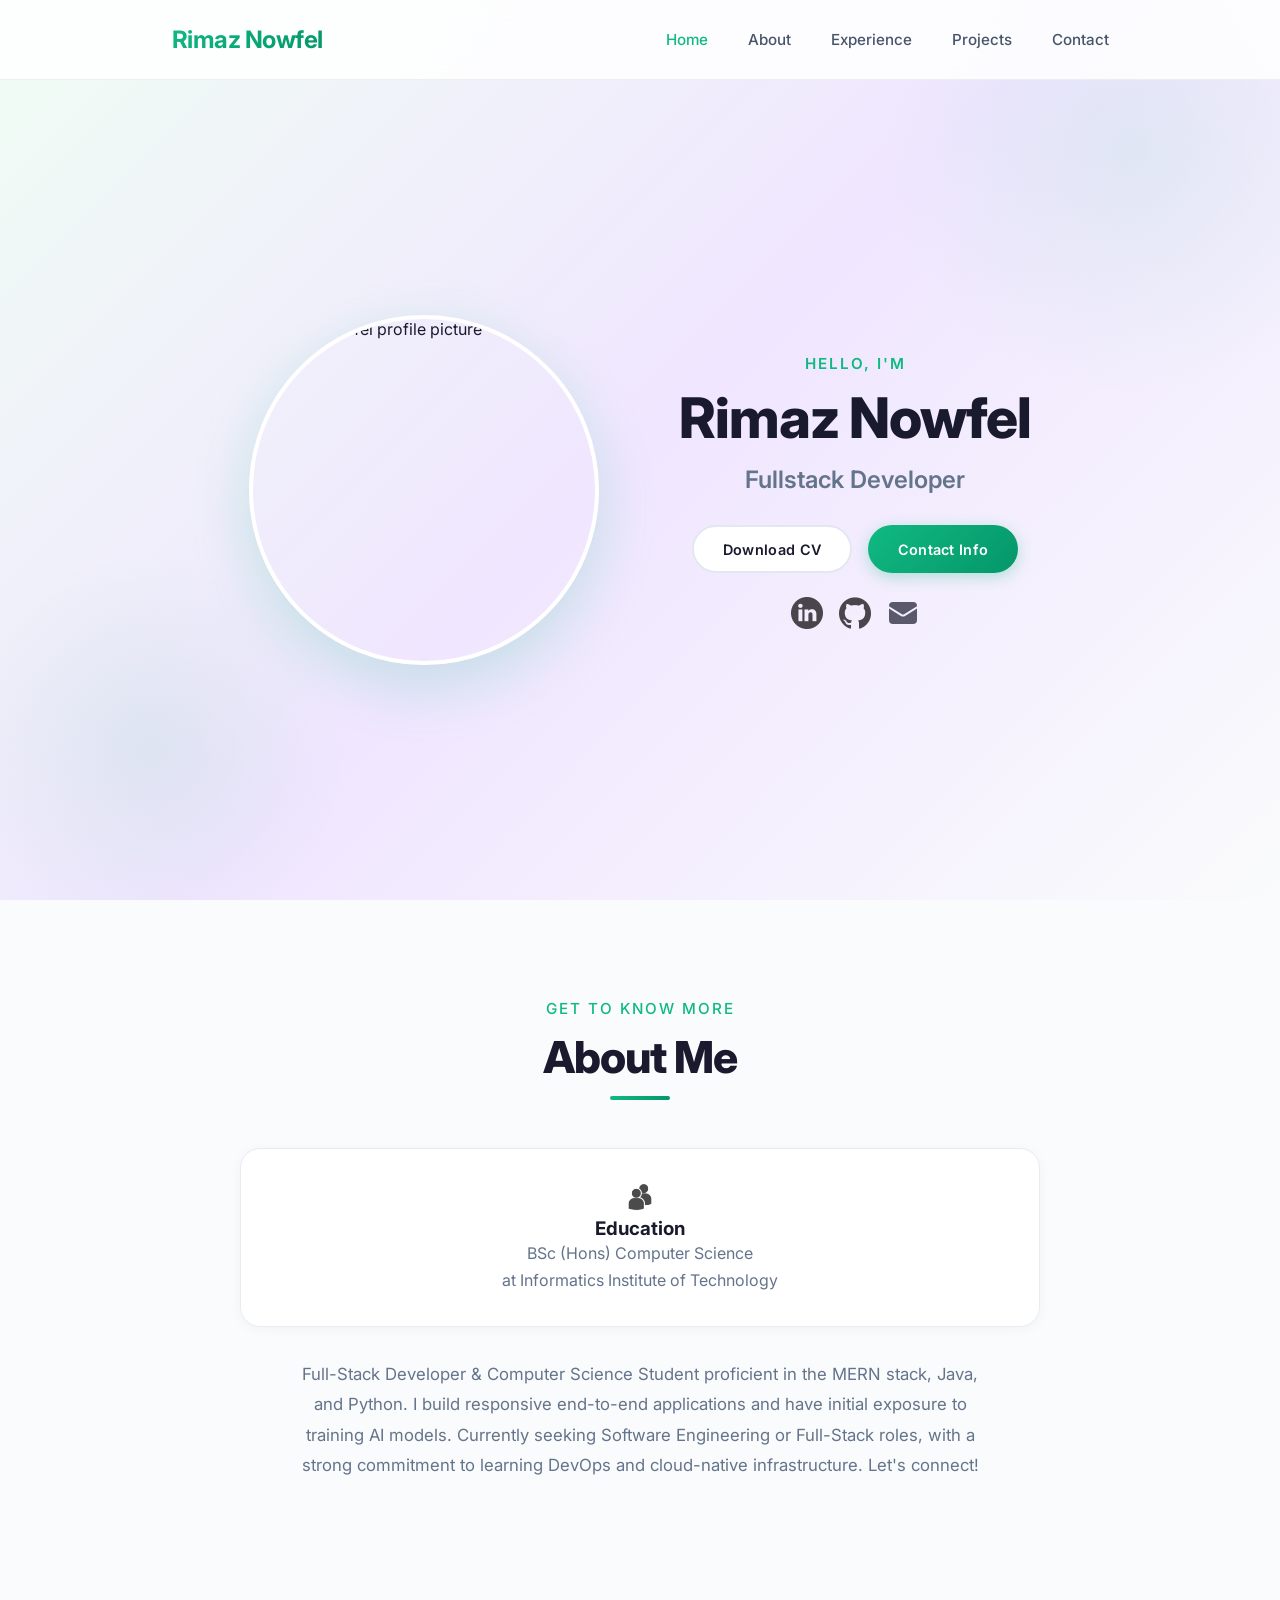
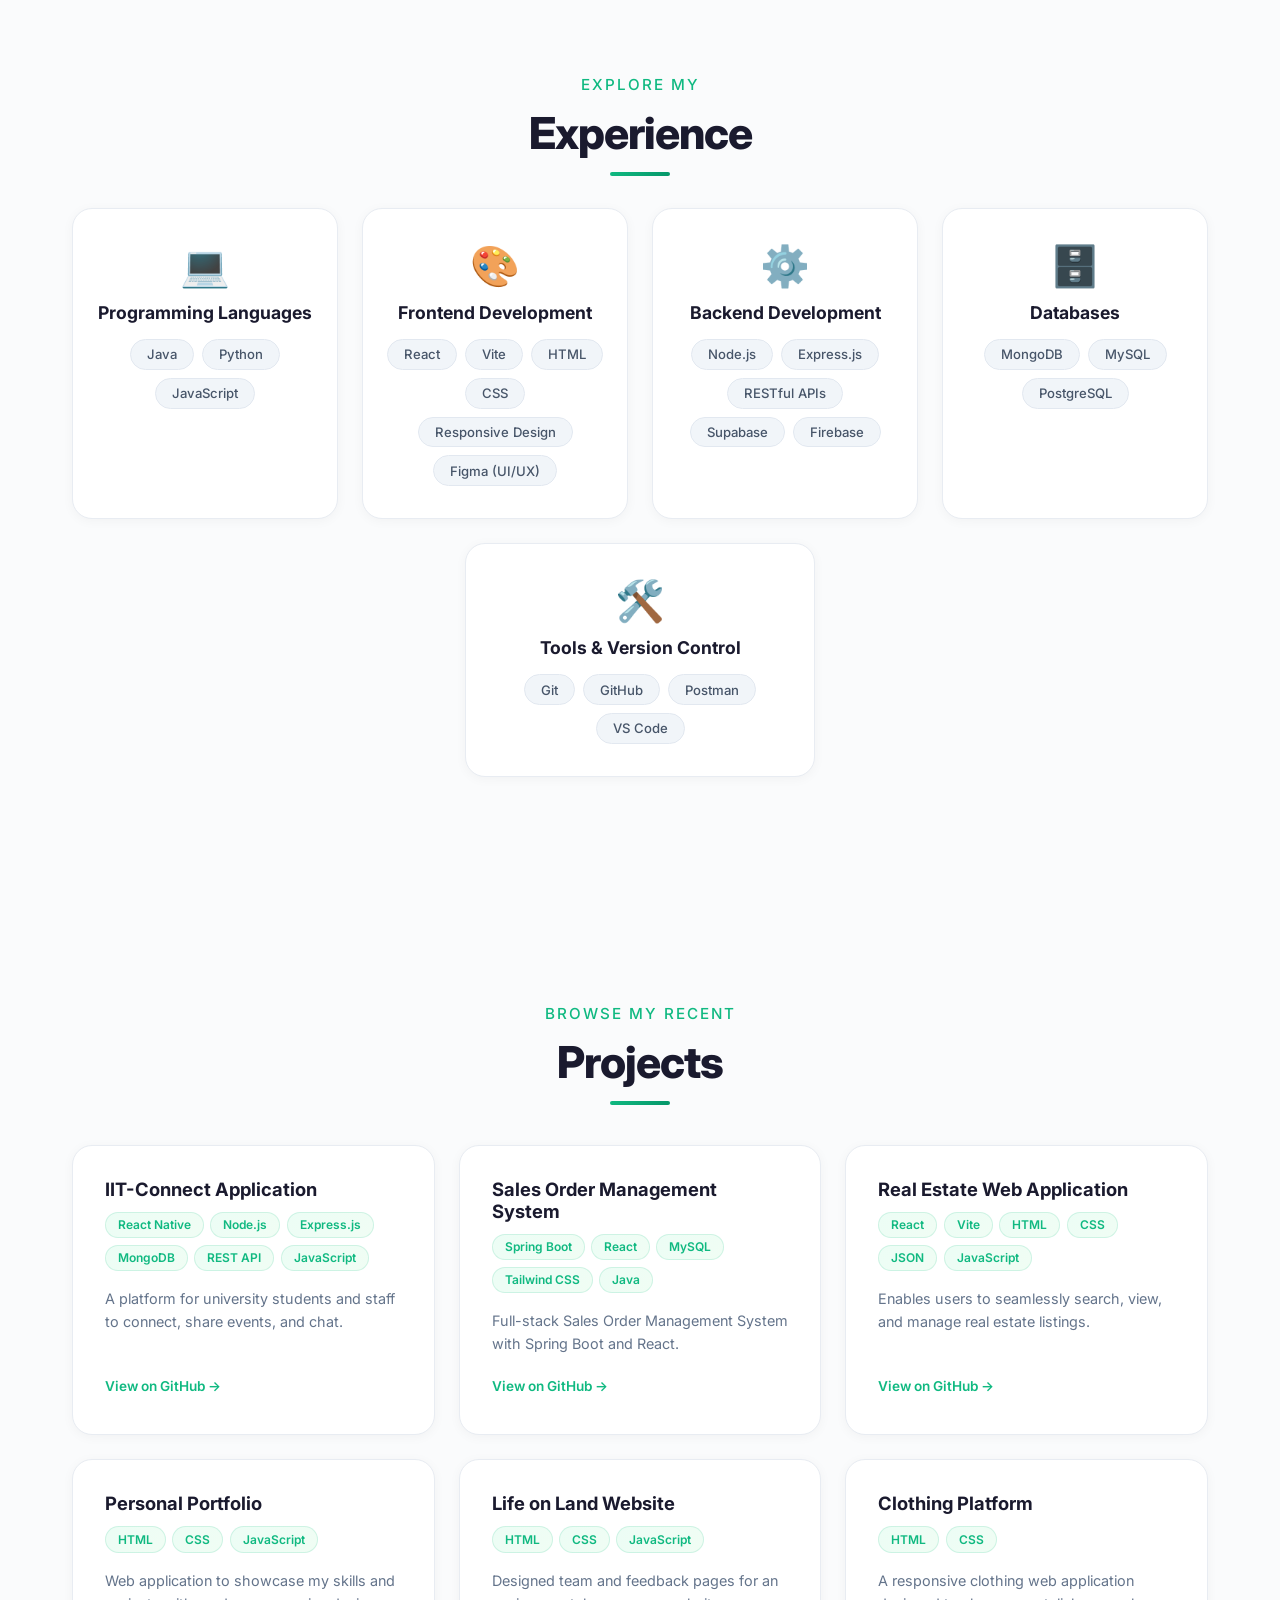
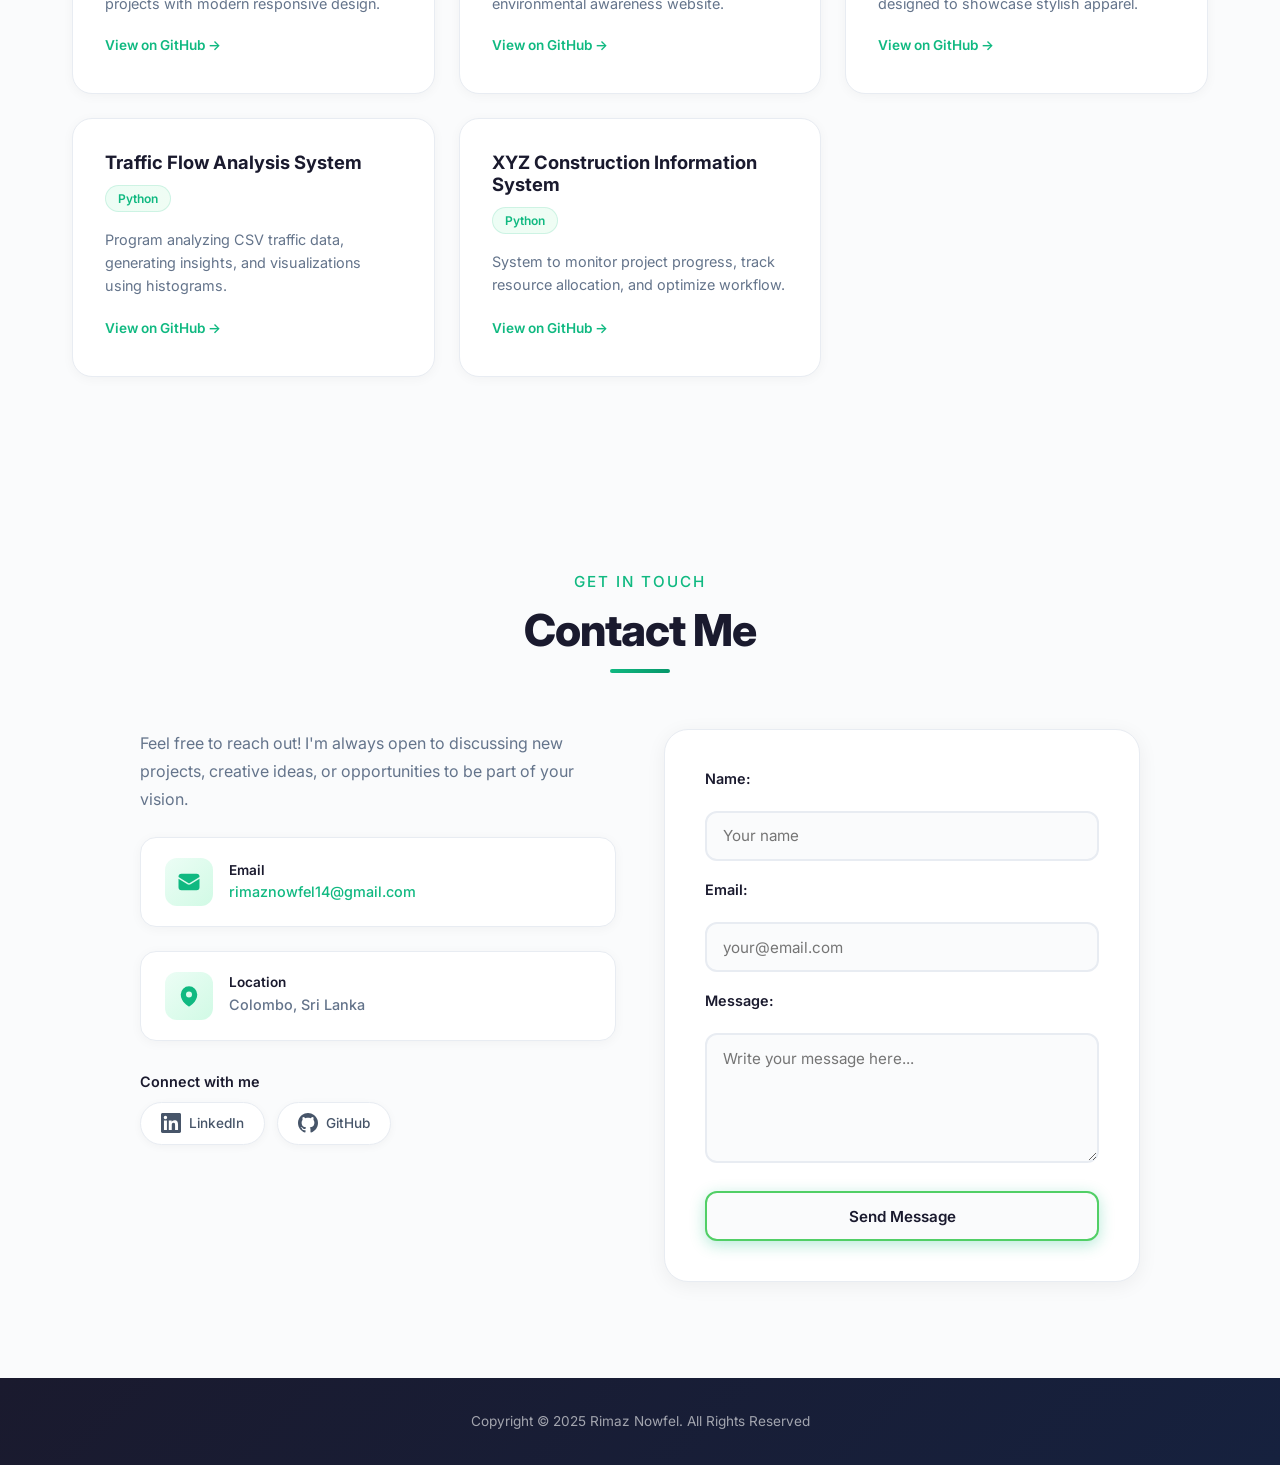
==== commit f489254f: "Added contact info" ====
--- a/index.html
+++ b/index.html
@@ -293,19 +293,76 @@
         <section id="contact">
             <p class="section__text__p1">Get in Touch</p>
             <h1 class="title">Contact Me</h1>
-            <div class="contact-section">
-                <form action="#" method="post">
-                    <label for="name">Name:</label>
-                    <input type="text" id="name" name="name" required>
-
-                    <label for="email">Email:</label>
-                    <input type="email" id="email" name="email" required>
-
-                    <label for="message">Message:</label>
-                    <textarea id="message" name="message" rows="5" required></textarea>
-
-                    <input type="submit" value="Send Message" class="submit-btn">
-                </form>
+            <div class="contact-wrapper">
+                <!-- Contact Info Panel -->
+                <div class="contact-info-panel">
+                    <p class="contact-info-intro">
+                        Feel free to reach out! I'm always open to discussing new projects,
+                        creative ideas, or opportunities to be part of your vision.
+                    </p>
+
+                    <!-- Email Card -->
+                    <div class="contact-info-card">
+                        <div class="contact-info-icon">
+                            <svg xmlns="http://www.w3.org/2000/svg" viewBox="0 0 24 24" fill="currentColor" width="24" height="24">
+                                <path d="M1.5 8.67v8.58a3 3 0 003 3h15a3 3 0 003-3V8.67l-8.928 5.493a3 3 0 01-3.144 0L1.5 8.67z"/>
+                                <path d="M22.5 6.908V6.75a3 3 0 00-3-3h-15a3 3 0 00-3 3v.158l9.714 5.978a1.5 1.5 0 001.572 0L22.5 6.908z"/>
+                            </svg>
+                        </div>
+                        <div class="contact-info-text">
+                            <h3>Email</h3>
+                            <a href="mailto:rimaznowfel14@gmail.com">rimaznowfel14@gmail.com</a>
+                        </div>
+                    </div>
+
+                    <!-- Location Card -->
+                    <div class="contact-info-card">
+                        <div class="contact-info-icon">
+                            <svg xmlns="http://www.w3.org/2000/svg" viewBox="0 0 24 24" fill="currentColor" width="24" height="24">
+                                <path fill-rule="evenodd" d="M11.54 22.351l.07.04.028.016a.76.76 0 00.723 0l.028-.015.071-.041a16.975 16.975 0 001.144-.742 19.58 19.58 0 002.683-2.282c1.944-1.99 3.963-4.98 3.963-8.827a8.25 8.25 0 00-16.5 0c0 3.846 2.02 6.837 3.963 8.827a19.58 19.58 0 002.682 2.282 16.975 16.975 0 001.145.742zM12 13.5a3 3 0 100-6 3 3 0 000 6z" clip-rule="evenodd"/>
+                            </svg>
+                        </div>
+                        <div class="contact-info-text">
+                            <h3>Location</h3>
+                            <p>Colombo, Sri Lanka</p>
+                        </div>
+                    </div>
+
+                    <!-- Social Links -->
+                    <div class="contact-social-links">
+                        <h3>Connect with me</h3>
+                        <div class="contact-socials">
+                            <a href="https://www.linkedin.com/in/rimaz-nowfel/" target="_blank" class="contact-social-btn" aria-label="LinkedIn Profile">
+                                <svg xmlns="http://www.w3.org/2000/svg" viewBox="0 0 24 24" fill="currentColor" width="20" height="20">
+                                    <path d="M20.447 20.452h-3.554v-5.569c0-1.328-.027-3.037-1.852-3.037-1.853 0-2.136 1.445-2.136 2.939v5.667H9.351V9h3.414v1.561h.046c.477-.9 1.637-1.85 3.37-1.85 3.601 0 4.267 2.37 4.267 5.455v6.286zM5.337 7.433a2.062 2.062 0 01-2.063-2.065 2.064 2.064 0 112.063 2.065zm1.782 13.019H3.555V9h3.564v11.452zM22.225 0H1.771C.792 0 0 .774 0 1.729v20.542C0 23.227.792 24 1.771 24h20.451C23.2 24 24 23.227 24 22.271V1.729C24 .774 23.2 0 22.222 0h.003z"/>
+                                </svg>
+                                <span>LinkedIn</span>
+                            </a>
+                            <a href="https://github.com/Rimy14" target="_blank" class="contact-social-btn" aria-label="GitHub Profile">
+                                <svg xmlns="http://www.w3.org/2000/svg" viewBox="0 0 24 24" fill="currentColor" width="20" height="20">
+                                    <path d="M12 0c-6.626 0-12 5.373-12 12 0 5.302 3.438 9.8 8.207 11.387.599.111.793-.261.793-.577v-2.234c-3.338.726-4.033-1.416-4.033-1.416-.546-1.387-1.333-1.756-1.333-1.756-1.089-.745.083-.729.083-.729 1.205.084 1.839 1.237 1.839 1.237 1.07 1.834 2.807 1.304 3.492.997.107-.775.418-1.305.762-1.604-2.665-.305-5.467-1.334-5.467-5.931 0-1.311.469-2.381 1.236-3.221-.124-.303-.535-1.524.117-3.176 0 0 1.008-.322 3.301 1.23.957-.266 1.983-.399 3.003-.404 1.02.005 2.047.138 3.006.404 2.291-1.552 3.297-1.23 3.297-1.23.653 1.653.242 2.874.118 3.176.77.84 1.235 1.911 1.235 3.221 0 4.609-2.807 5.624-5.479 5.921.43.372.823 1.102.823 2.222v3.293c0 .319.192.694.801.576 4.765-1.589 8.199-6.086 8.199-11.386 0-6.627-5.373-12-12-12z"/>
+                                </svg>
+                                <span>GitHub</span>
+                            </a>
+                        </div>
+                    </div>
+                </div>
+
+                <!-- Contact Form -->
+                <div class="contact-section">
+                    <form action="#" method="post">
+                        <label for="name">Name:</label>
+                        <input type="text" id="name" name="name" placeholder="Your name" required>
+
+                        <label for="email">Email:</label>
+                        <input type="email" id="email" name="email" placeholder="your@email.com" required>
+
+                        <label for="message">Message:</label>
+                        <textarea id="message" name="message" rows="5" placeholder="Write your message here..." required></textarea>
+
+                        <input type="submit" value="Send Message" class="submit-btn">
+                    </form>
+                </div>
             </div>
         </section>
 
--- a/style.css
+++ b/style.css
@@ -740,11 +740,143 @@
     padding-top: 6rem;
 }
 
+/* Two-column wrapper for contact info + form */
+.contact-wrapper {
+    display: flex;
+    gap: 3rem;
+    width: 100%;
+    max-width: 1000px;
+    margin-top: 2.5rem;
+    align-items: stretch;
+}
+
+/* ---- Contact Info Panel (Left Side) ---- */
+.contact-info-panel {
+    flex: 1;
+    display: flex;
+    flex-direction: column;
+    gap: 1.5rem;
+}
+
+.contact-info-intro {
+    font-size: 1rem;
+    line-height: 1.75;
+    color: #64748b;
+}
+
+/* Individual info card (Email, Location) */
+.contact-info-card {
+    display: flex;
+    align-items: center;
+    gap: 1rem;
+    padding: 1.25rem 1.5rem;
+    background: white;
+    border: 1px solid #e8ecf2;
+    border-radius: 1rem;
+    transition: all 0.3s ease;
+    box-shadow: 0 2px 12px rgba(0, 0, 0, 0.04);
+}
+
+.contact-info-card:hover {
+    transform: translateY(-3px);
+    box-shadow: 0 10px 30px rgba(16, 185, 129, 0.12);
+    border-color: rgba(16, 185, 129, 0.2);
+}
+
+.contact-info-icon {
+    display: flex;
+    align-items: center;
+    justify-content: center;
+    width: 48px;
+    height: 48px;
+    min-width: 48px;
+    background: linear-gradient(135deg, #ecfdf5, #d1fae5);
+    border-radius: 0.75rem;
+    color: #10b981;
+}
+
+.contact-info-text h3 {
+    font-size: 0.85rem;
+    font-weight: 600;
+    color: #1a1a2e;
+    margin-bottom: 0.2rem;
+}
+
+.contact-info-text a {
+    font-size: 0.9rem;
+    color: #10b981;
+    font-weight: 500;
+    text-decoration: none;
+    transition: color 0.3s ease;
+}
+
+.contact-info-text a:hover {
+    color: #059669;
+}
+
+.contact-info-text p {
+    font-size: 0.9rem;
+    color: #64748b;
+    font-weight: 500;
+}
+
+/* ---- Social Links Section ---- */
+.contact-social-links {
+    margin-top: 0.5rem;
+}
+
+.contact-social-links h3 {
+    font-size: 0.9rem;
+    font-weight: 600;
+    color: #1a1a2e;
+    margin-bottom: 0.75rem;
+}
+
+.contact-socials {
+    display: flex;
+    gap: 0.75rem;
+}
+
+.contact-social-btn {
+    display: flex;
+    align-items: center;
+    gap: 0.5rem;
+    padding: 0.65rem 1.25rem;
+    background: white;
+    border: 1px solid #e8ecf2;
+    border-radius: 50px;
+    color: #475569;
+    font-size: 0.85rem;
+    font-weight: 500;
+    text-decoration: none;
+    transition: all 0.3s ease;
+    box-shadow: 0 2px 8px rgba(0, 0, 0, 0.04);
+}
+
+.contact-social-btn svg {
+    transition: all 0.3s ease;
+}
+
+.contact-social-btn:hover {
+    background: linear-gradient(135deg, #10b981, #059669);
+    color: white;
+    border-color: transparent;
+    transform: translateY(-2px);
+    box-shadow: 0 6px 20px rgba(16, 185, 129, 0.3);
+    text-decoration: none;
+}
+
+.contact-social-btn:hover svg {
+    fill: white;
+}
+
+/* ---- Contact Form (Right Side) ---- */
 .contact-section {
-    max-width: 550px;
-    width: 90%;
-    margin: 2rem auto;
-    padding: 0 1rem;
+    flex: 1;
+    max-width: none;
+    width: 100%;
+    margin: 0;
+    padding: 0;
 }
 
 .contact-section form {
@@ -757,6 +889,7 @@
     border-radius: 1.5rem;
     border: 1px solid #e8ecf2;
     box-shadow: 0 4px 20px rgba(0, 0, 0, 0.06);
+    height: 100%;
 }
 
 /* Form label styling */
@@ -960,6 +1093,19 @@
     }
 
     /* Contact Mobile */
+    .contact-wrapper {
+        flex-direction: column;
+        gap: 2rem;
+    }
+
+    .contact-info-panel {
+        gap: 1rem;
+    }
+
+    .contact-socials {
+        flex-wrap: wrap;
+    }
+
     .contact-info-upper-container {
         flex-direction: column;
         padding: 1rem;
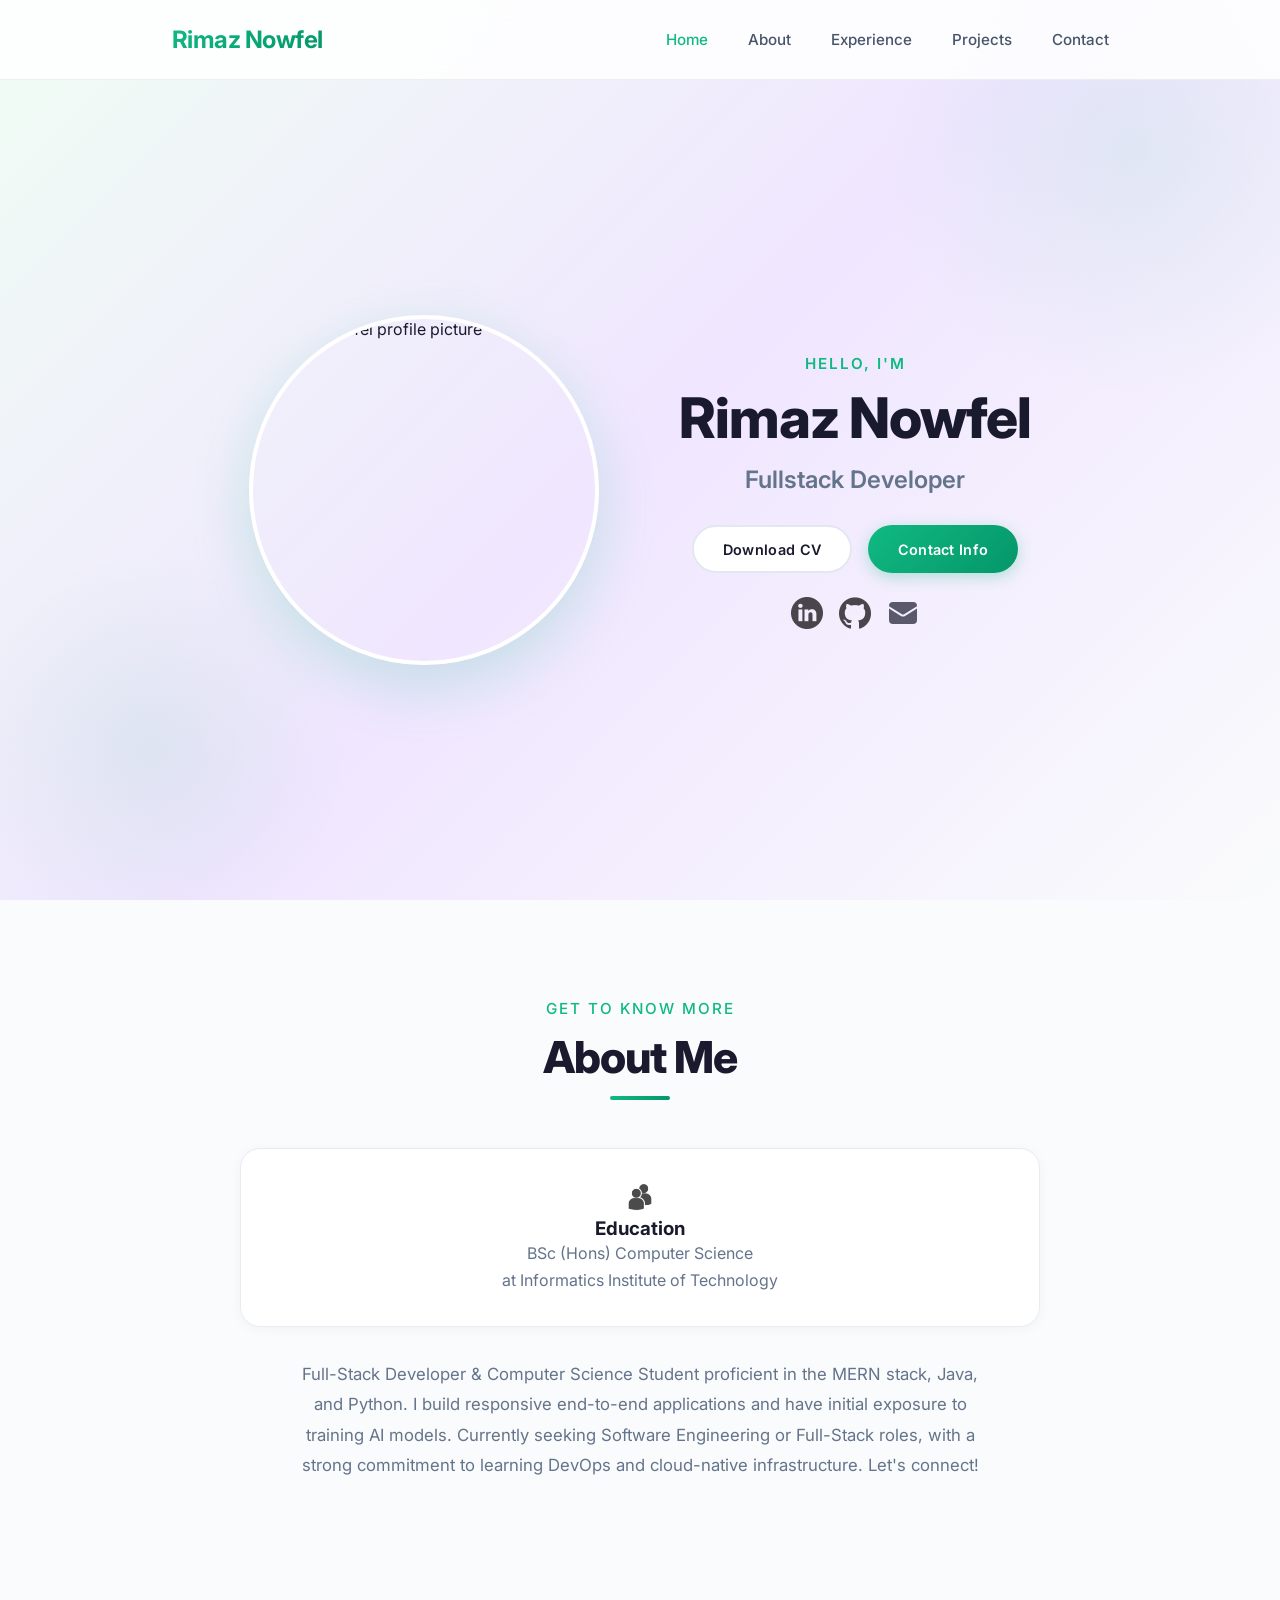
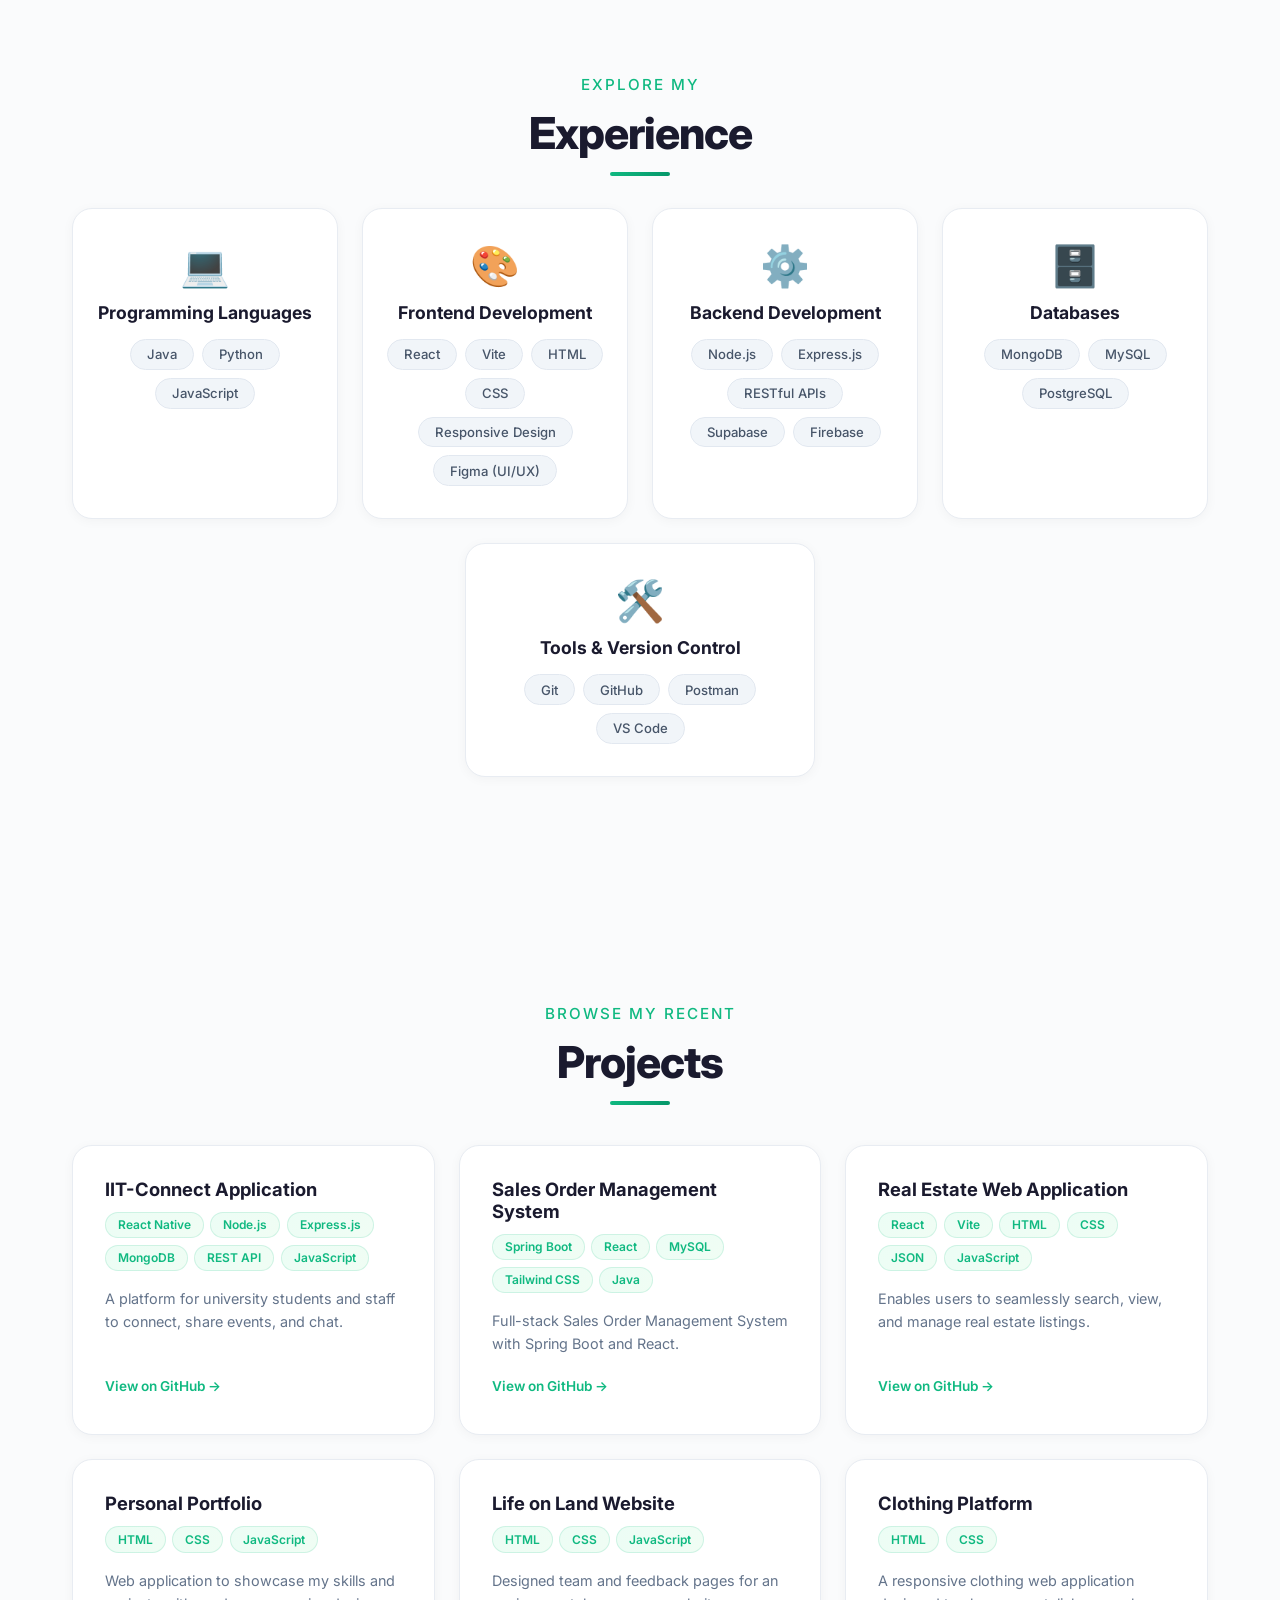
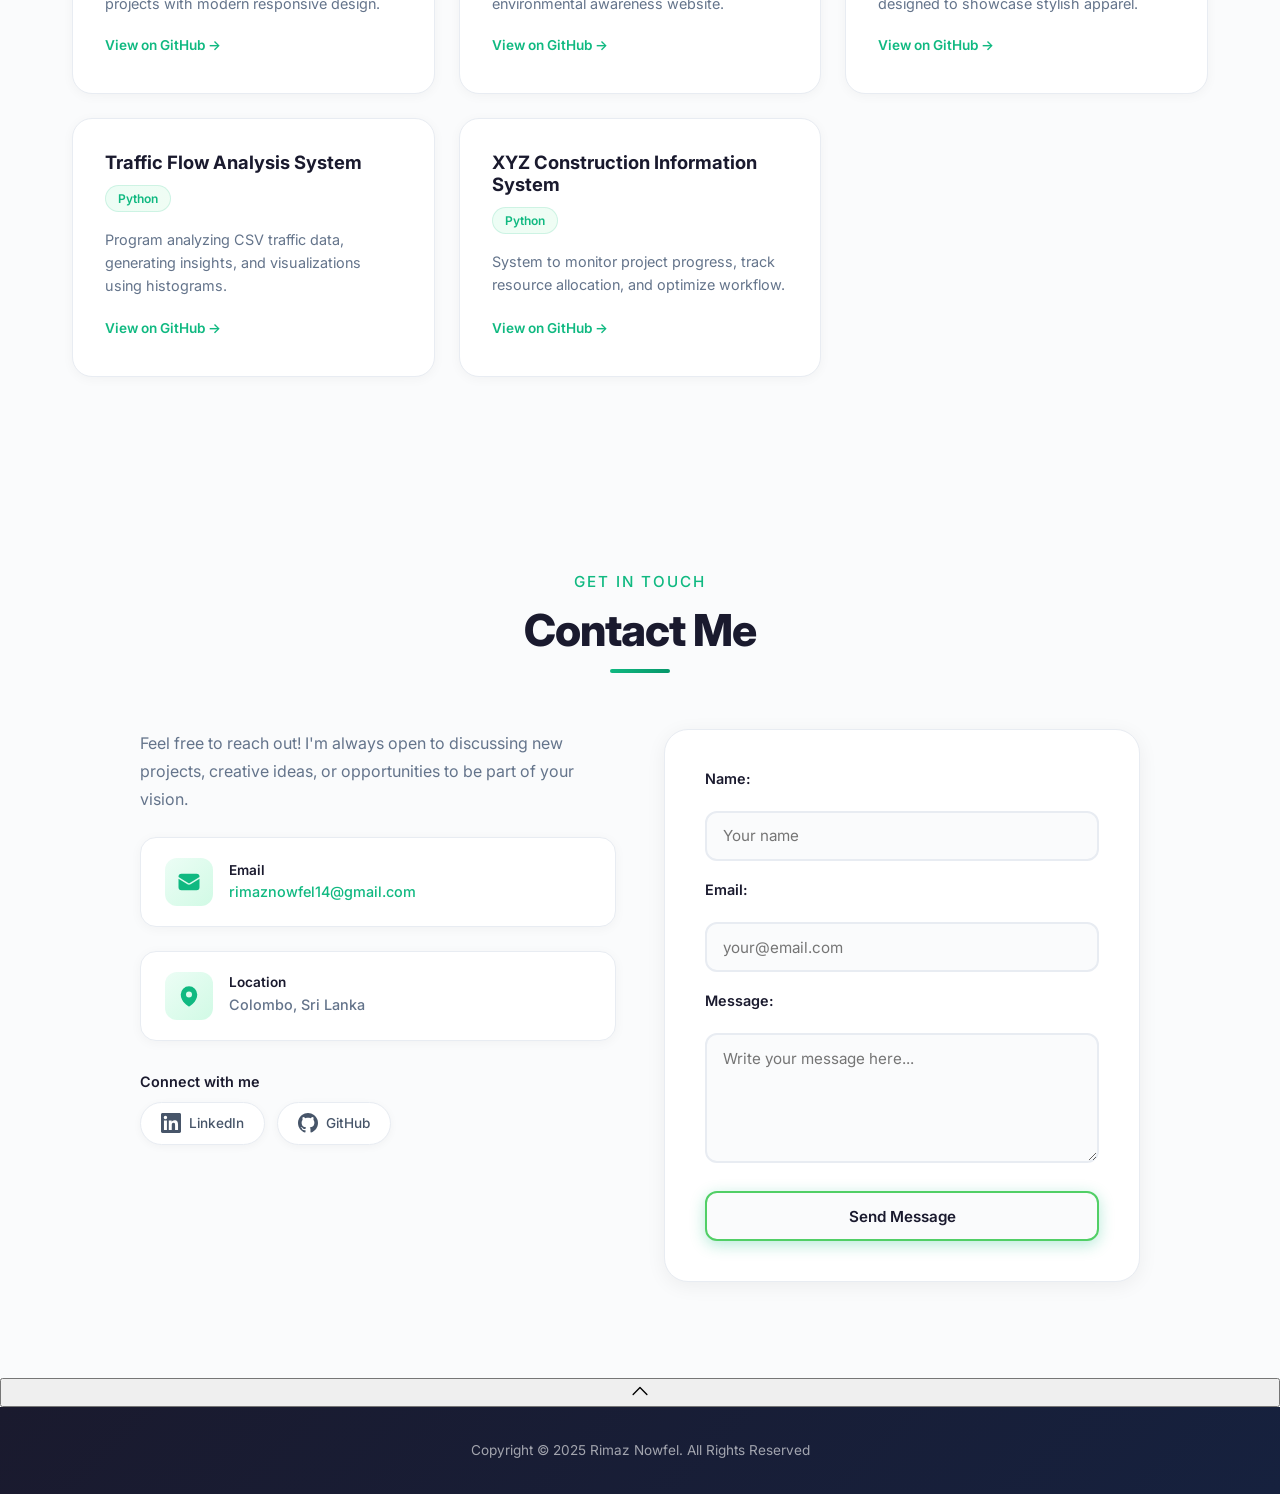
==== commit 75ea1860: "Add SEO meta description for better search visibility" ====
--- a/index.html
+++ b/index.html
@@ -6,6 +6,7 @@
     <meta http-equiv="X-UA-Compatible" content="IE=edge">
     <meta name="viewport" content="width=device-width, initial-scale=1.0">
     <title>Rimaz Nowfel - Portfolio</title>
+    <meta name="description" content="Rimaz Nowfel - Full-Stack Developer specializing in MERN stack, Java, and Python. Browse my projects, skills, and get in touch.">
     <link rel="stylesheet" href="style.css">
 </head>
 
@@ -368,6 +369,13 @@
 
     </div>
 
+    <!-- Back to Top Button -->
+    <button id="back-to-top" aria-label="Back to top">
+        <svg xmlns="http://www.w3.org/2000/svg" viewBox="0 0 24 24" fill="currentColor" width="22" height="22">
+            <path fill-rule="evenodd" d="M11.47 7.72a.75.75 0 011.06 0l7.5 7.5a.75.75 0 11-1.06 1.06L12 9.31l-6.97 6.97a.75.75 0 01-1.06-1.06l7.5-7.5z" clip-rule="evenodd"/>
+        </svg>
+    </button>
+
     <footer>
         <p>Copyright &#169; 2025 Rimaz Nowfel. All Rights Reserved</p>
     </footer>
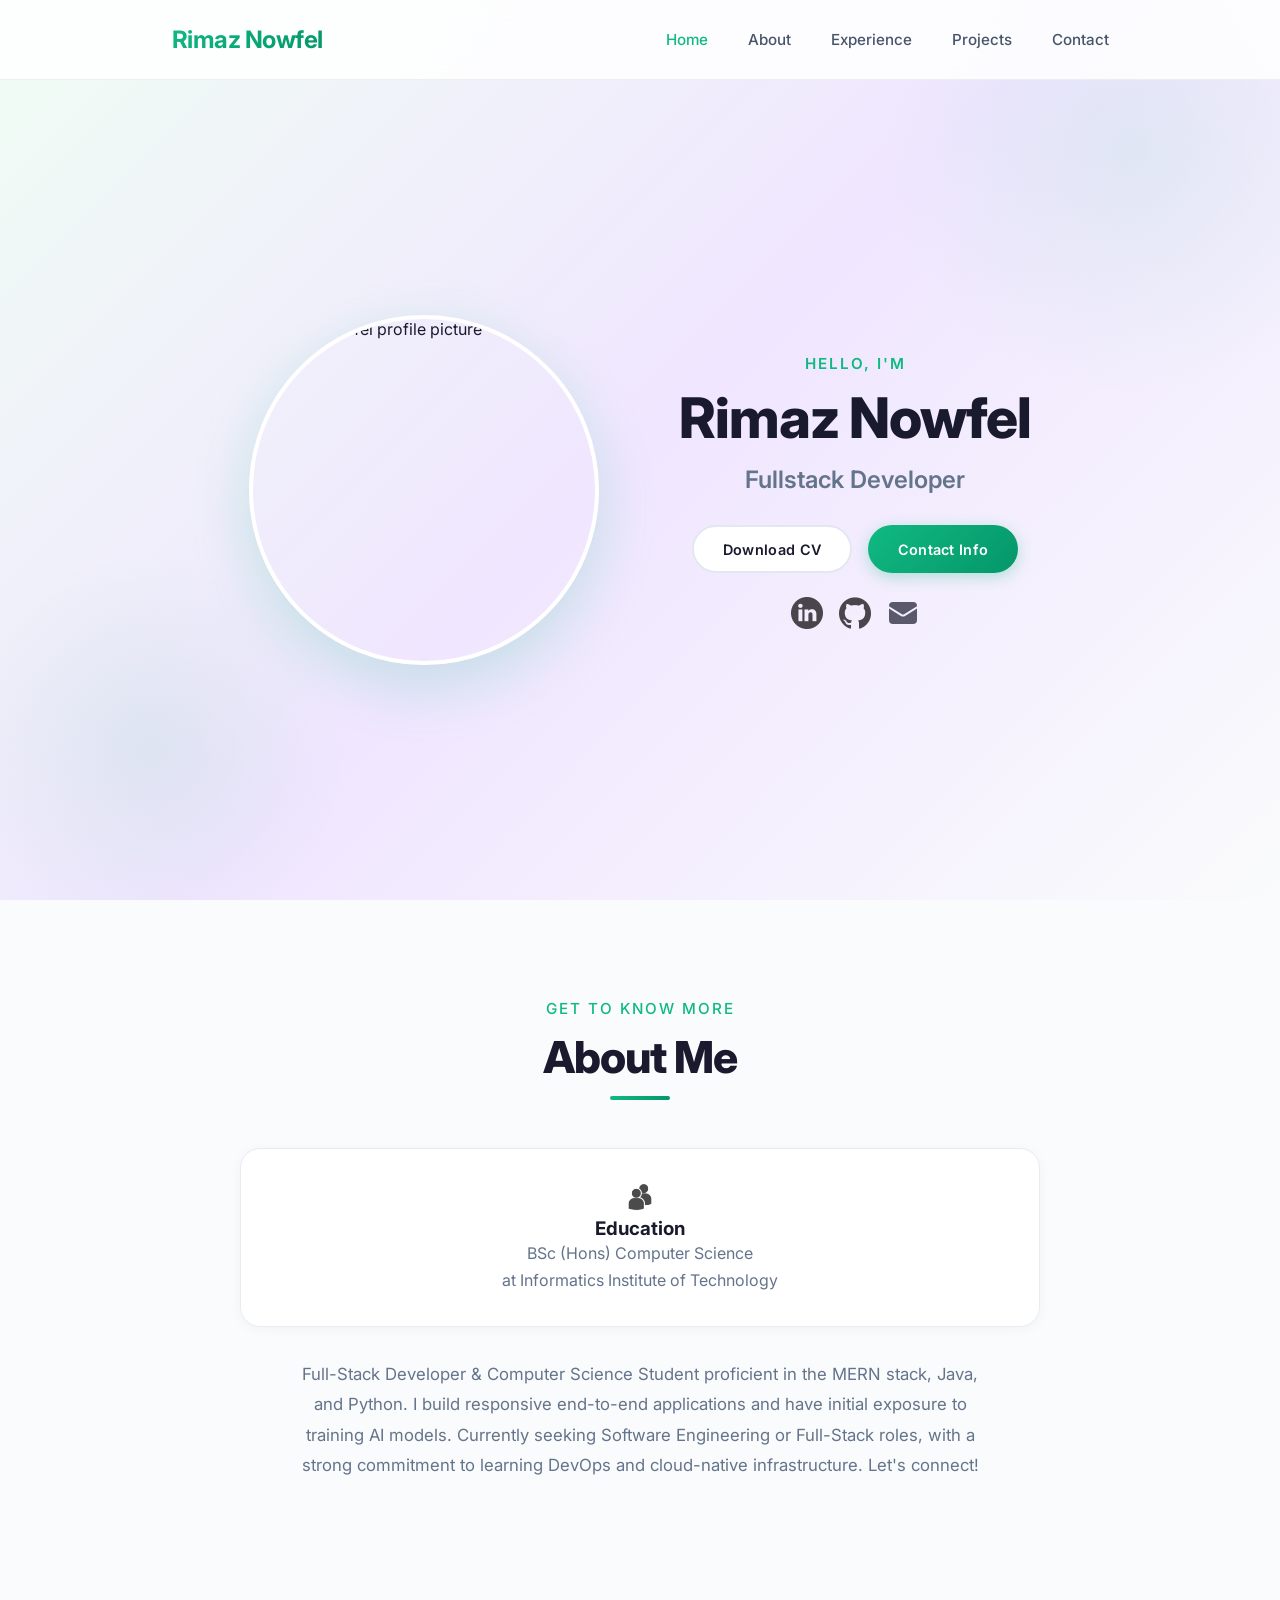
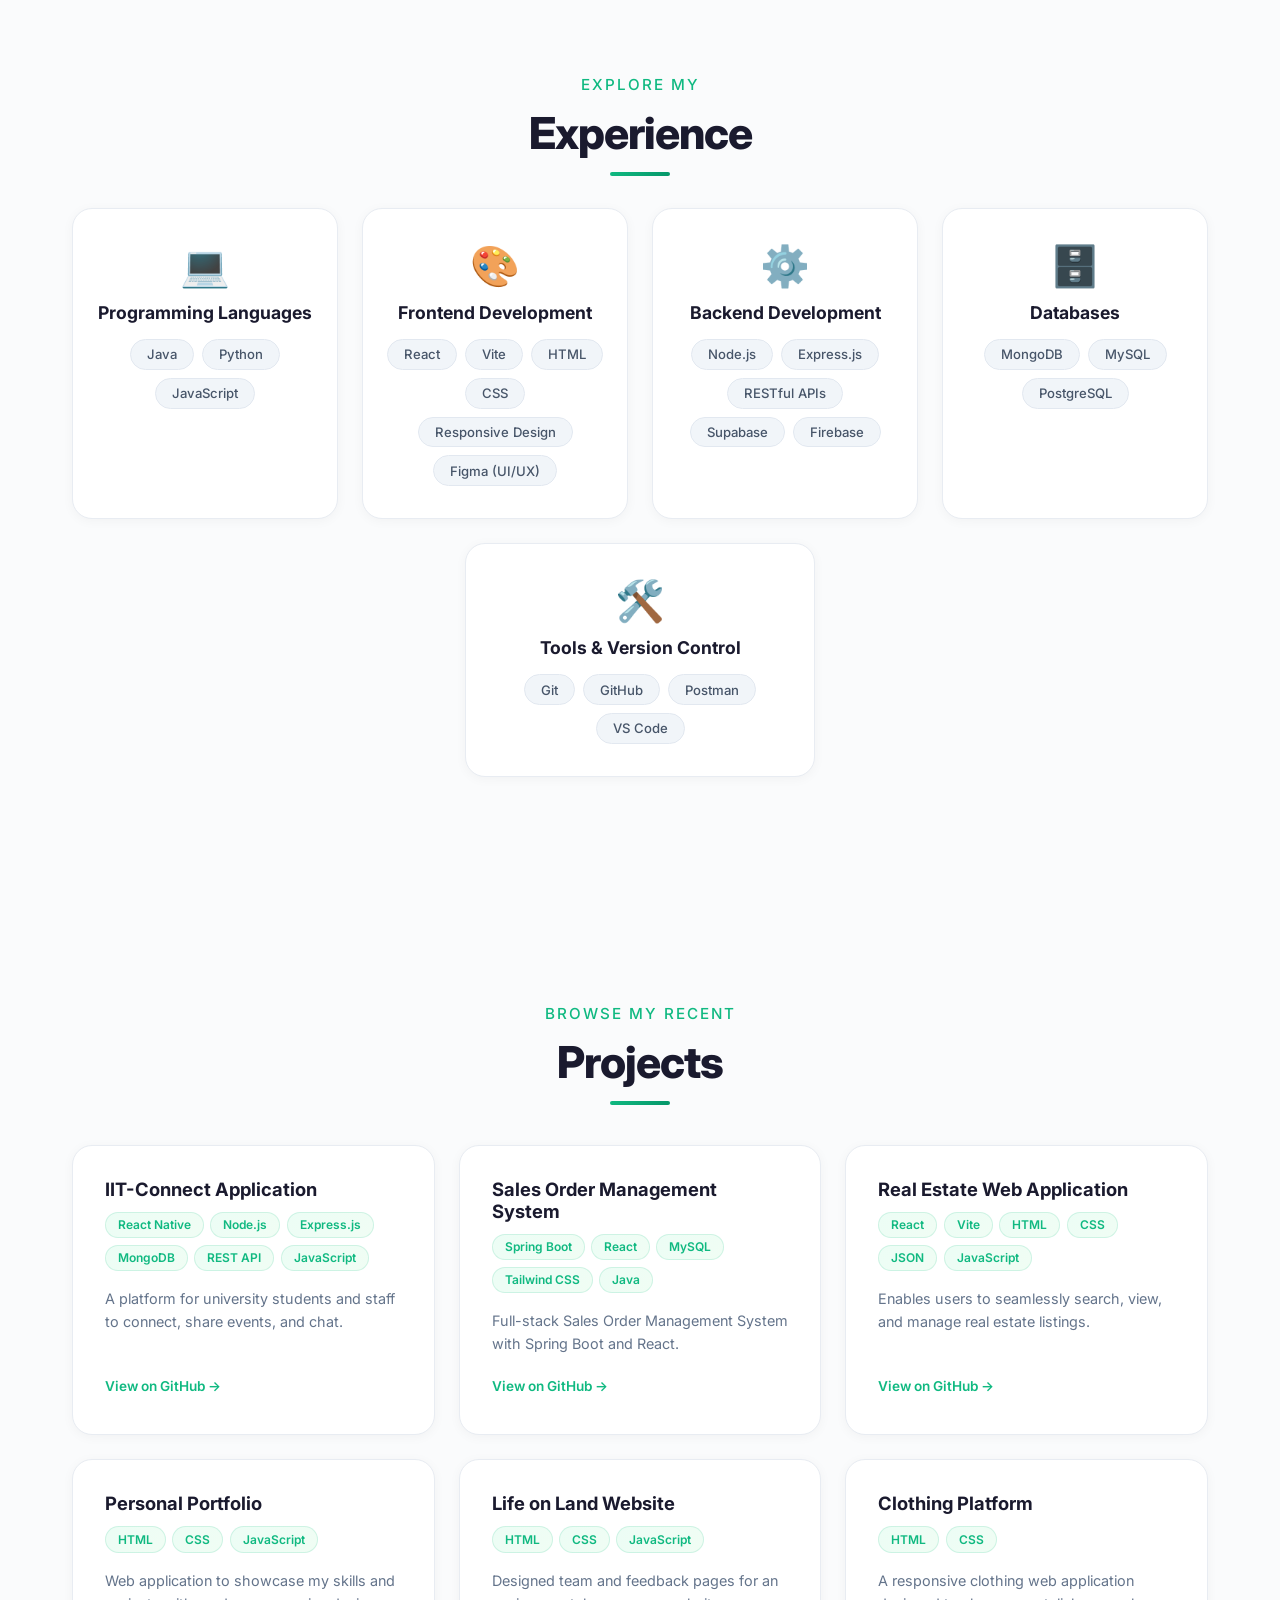
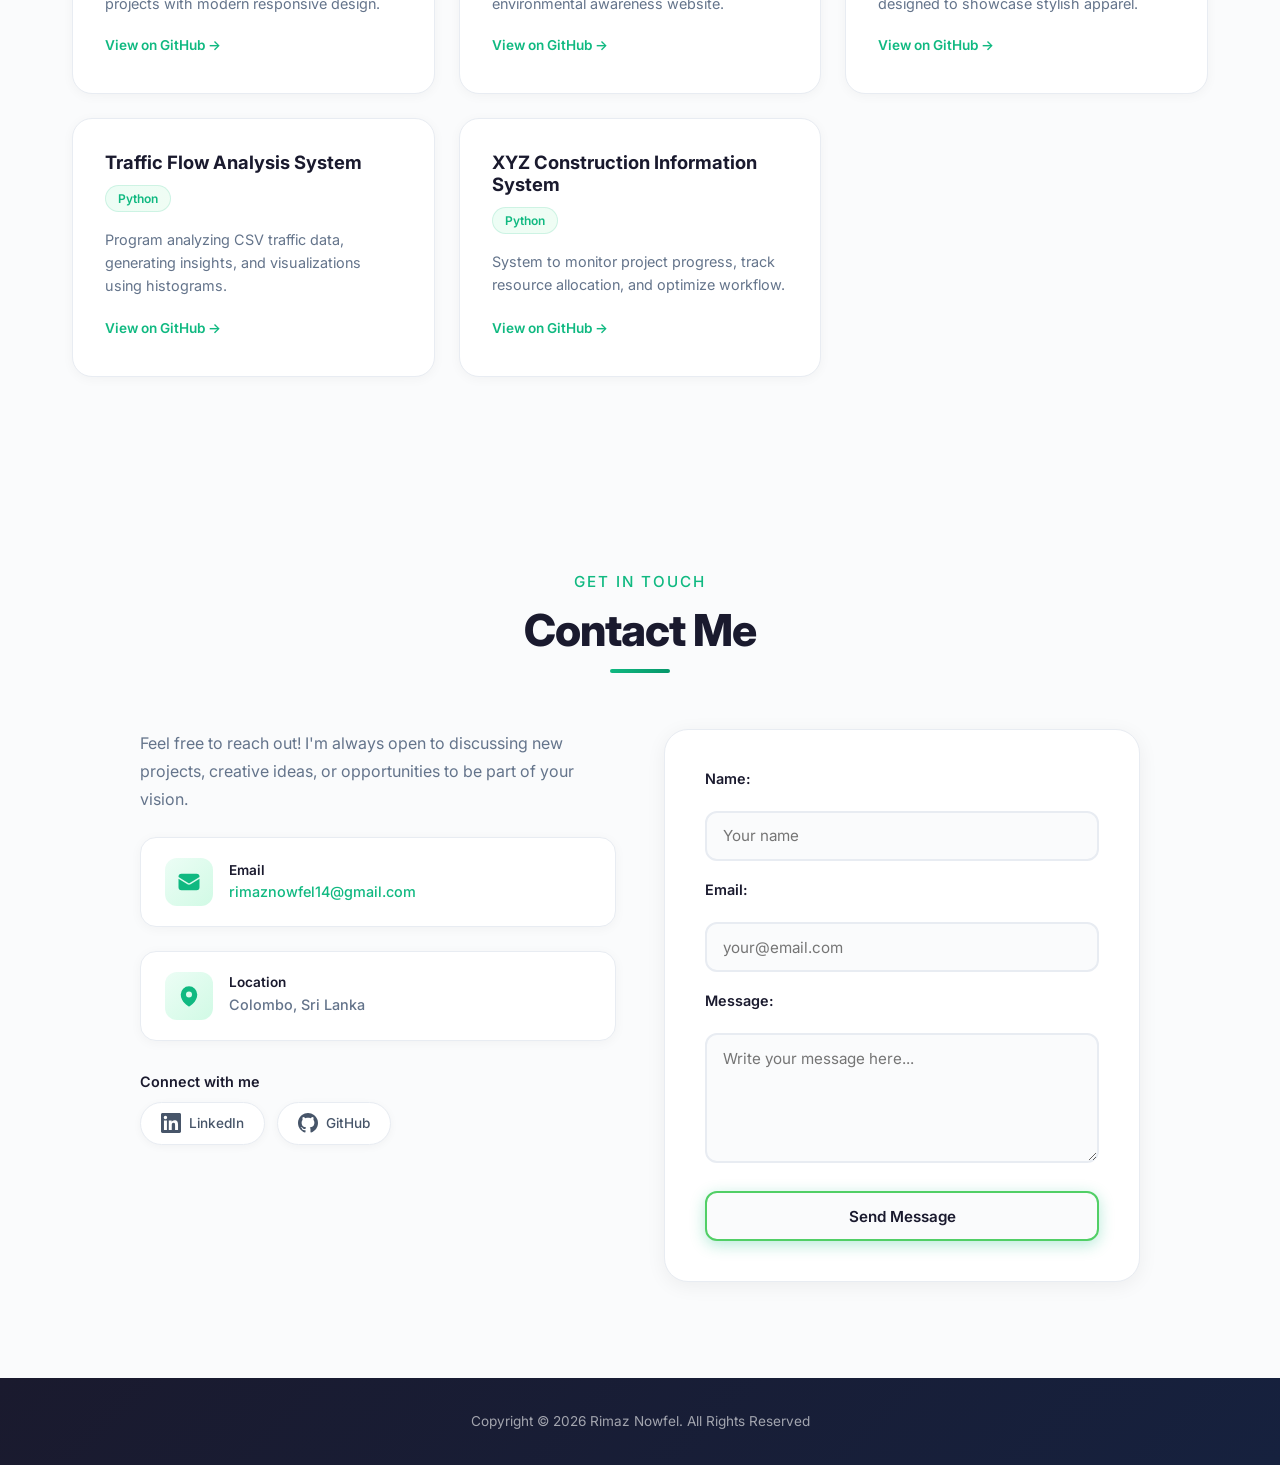
==== commit 81b84584: "Update footer with dynamic copyright year" ====
--- a/index.html
+++ b/index.html
@@ -377,7 +377,7 @@
     </button>
 
     <footer>
-        <p>Copyright &#169; 2025 Rimaz Nowfel. All Rights Reserved</p>
+        <p>Copyright &#169; <span id="copyright-year"></span> Rimaz Nowfel. All Rights Reserved</p>
     </footer>
     <script src="script.js"></script>
 </body>
--- a/style.css
+++ b/style.css
@@ -981,6 +981,42 @@
 }
 
 /* ============================================
+   BACK TO TOP BUTTON
+   ============================================ */
+#back-to-top {
+    position: fixed;
+    bottom: 2rem;
+    right: 2rem;
+    width: 48px;
+    height: 48px;
+    border: none;
+    border-radius: 50%;
+    background: linear-gradient(135deg, #10b981, #059669);
+    color: white;
+    cursor: pointer;
+    display: flex;
+    align-items: center;
+    justify-content: center;
+    box-shadow: 0 4px 15px rgba(16, 185, 129, 0.3);
+    opacity: 0;
+    visibility: hidden;
+    transform: translateY(10px);
+    transition: all 0.3s ease;
+    z-index: 998;
+}
+
+#back-to-top.visible {
+    opacity: 1;
+    visibility: visible;
+    transform: translateY(0);
+}
+
+#back-to-top:hover {
+    transform: translateY(-3px);
+    box-shadow: 0 8px 25px rgba(16, 185, 129, 0.4);
+}
+
+/* ============================================
    FOOTER - Modern Gradient
    ============================================ */
 footer {
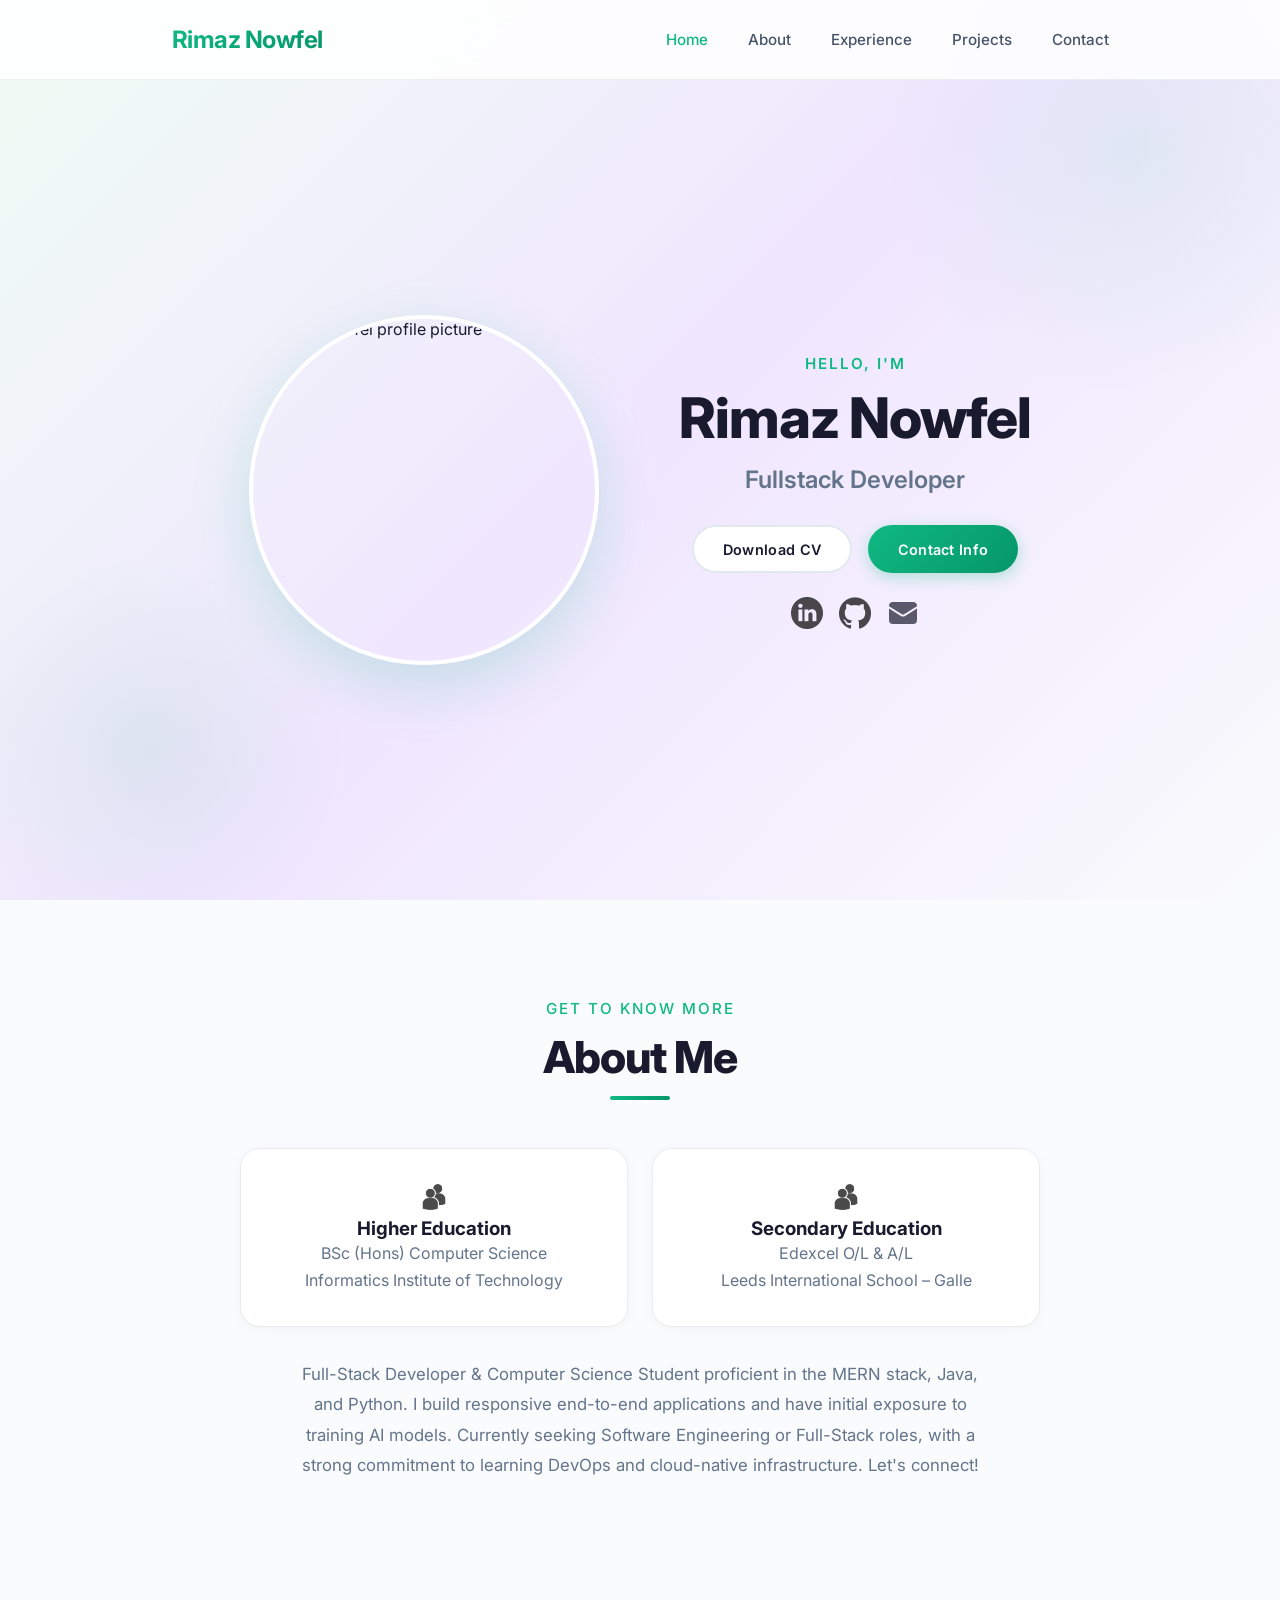
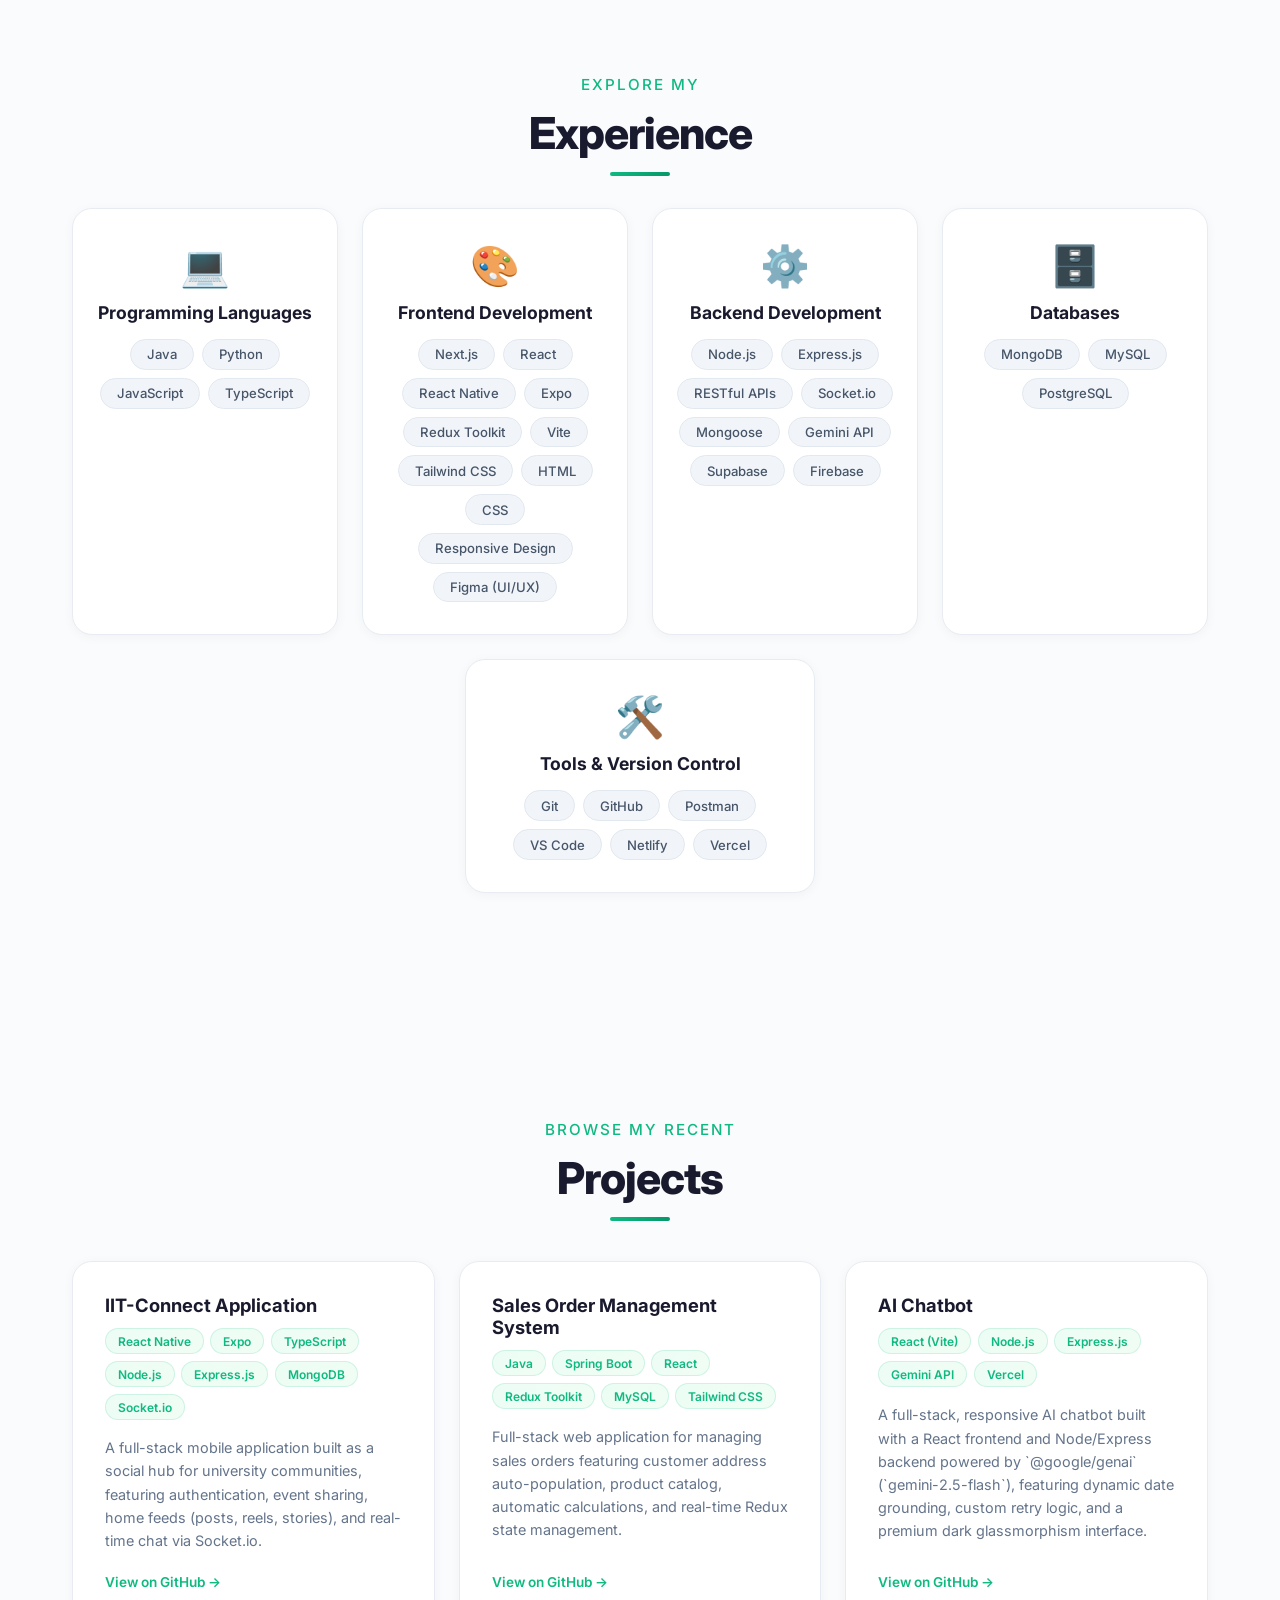
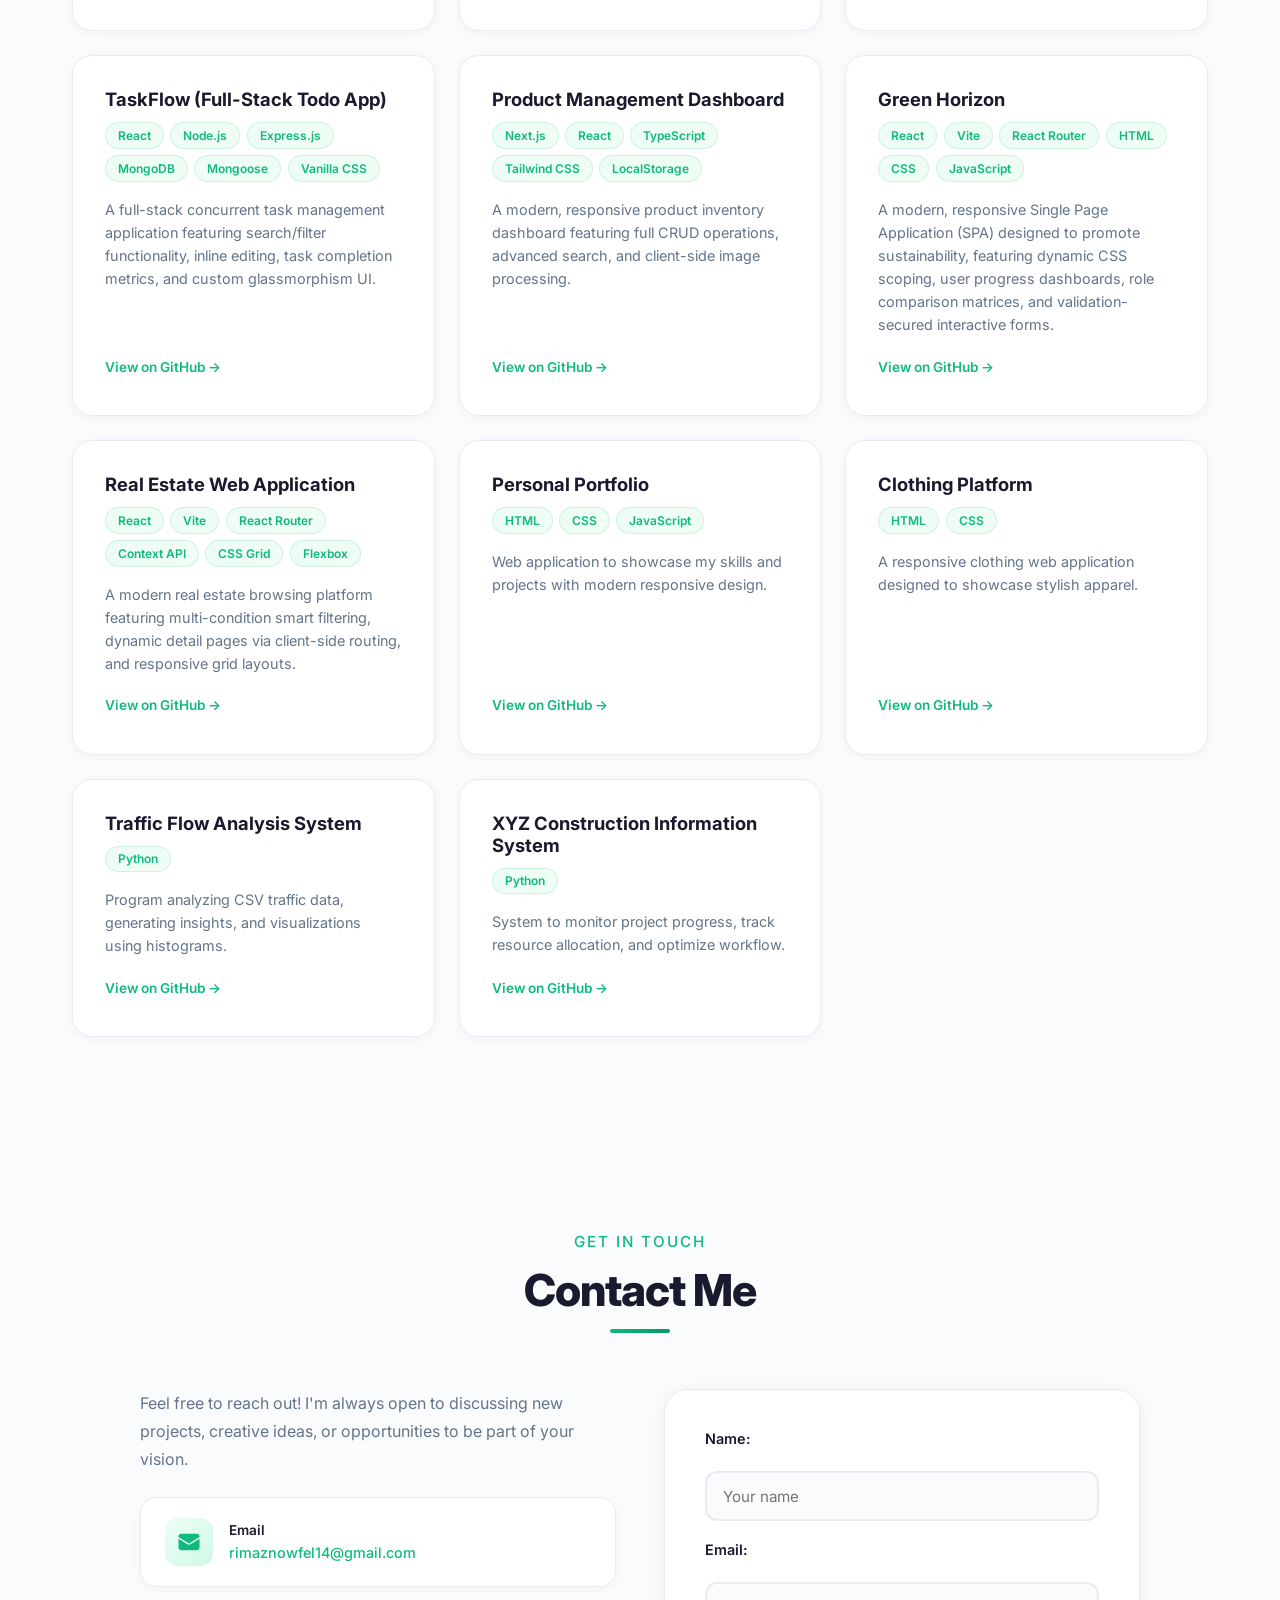
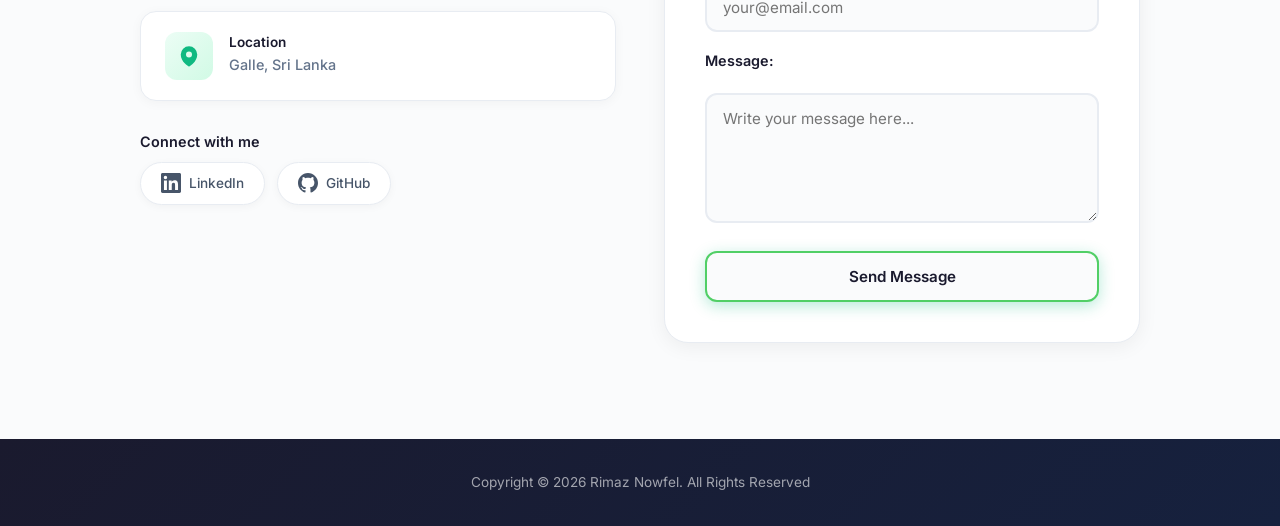
==== commit f595fc74: "feat: update portfolio content with expanded education, new tech skills, and additional projects" ====
--- a/index.html
+++ b/index.html
@@ -6,7 +6,10 @@
     <meta http-equiv="X-UA-Compatible" content="IE=edge">
     <meta name="viewport" content="width=device-width, initial-scale=1.0">
     <title>Rimaz Nowfel - Portfolio</title>
-    <meta name="description" content="Rimaz Nowfel - Full-Stack Developer specializing in MERN stack, Java, and Python. Browse my projects, skills, and get in touch.">
+    <meta name="description"
+        content="Rimaz Nowfel - Full-Stack Developer specializing in MERN stack, Java, and Python. Browse my projects, skills, and get in touch.">
+    <meta name="keywords"
+        content="Rimaz Nowfel, Full-Stack Developer, MERN, React, Node.js, Portfolio, Software Engineer, Colombo">
     <link rel="stylesheet" href="style.css">
 </head>
 
@@ -51,7 +54,8 @@
         <!-- ==================== HOME / PROFILE SECTION ==================== -->
         <section id="profile">
             <div class="section__pic-container">
-                <img src="./assets/profile-pic.png" alt="Rimaz Nowfel profile picture" class="profile-pic">
+                <img src="./assets/profile-pic.png" alt="Rimaz Nowfel profile picture" class="profile-pic"
+                    loading="lazy">
             </div>
             <div class="section__text">
                 <p class="section__text__p1">Hello, I'm</p>
@@ -71,10 +75,12 @@
                         onclick="location.href='https://www.linkedin.com/in/rimaz-nowfel/'">
                     <img src="./assets/github.png" alt="My Github Profile" class="icon"
                         onclick="location.href='https://github.com/Rimy14'">
-                    <svg xmlns="http://www.w3.org/2000/svg" viewBox="0 0 24 24" fill="currentColor" class="icon email-icon"
-                        onclick="location.href='mailto:rimaznowfel14@gmail.com'">
-                        <path d="M1.5 8.67v8.58a3 3 0 003 3h15a3 3 0 003-3V8.67l-8.928 5.493a3 3 0 01-3.144 0L1.5 8.67z"/>
-                        <path d="M22.5 6.908V6.75a3 3 0 00-3-3h-15a3 3 0 00-3 3v.158l9.714 5.978a1.5 1.5 0 001.572 0L22.5 6.908z"/>
+                    <svg xmlns="http://www.w3.org/2000/svg" viewBox="0 0 24 24" fill="currentColor"
+                        class="icon email-icon" onclick="location.href='mailto:rimaznowfel14@gmail.com'">
+                        <path
+                            d="M1.5 8.67v8.58a3 3 0 003 3h15a3 3 0 003-3V8.67l-8.928 5.493a3 3 0 01-3.144 0L1.5 8.67z" />
+                        <path
+                            d="M22.5 6.908V6.75a3 3 0 00-3-3h-15a3 3 0 00-3 3v.158l9.714 5.978a1.5 1.5 0 001.572 0L22.5 6.908z" />
                     </svg>
                 </div>
             </div>
@@ -90,8 +96,13 @@
                     <div class="about-containers">
                         <div class="details-container">
                             <img src="./assets/education.png" alt="Education Icon" class="icon">
-                            <h3>Education</h3>
-                            <p>BSc (Hons) Computer Science <br> at Informatics Institute of Technology</p>
+                            <h3>Higher Education</h3>
+                            <p>BSc (Hons) Computer Science <br> Informatics Institute of Technology</p>
+                        </div>
+                        <div class="details-container">
+                            <img src="./assets/education.png" alt="Education Icon" class="icon">
+                            <h3>Secondary Education</h3>
+                            <p>Edexcel O/L & A/L <br> Leeds International School – Galle</p>
                         </div>
                     </div>
                     <div class="text-container">
@@ -119,6 +130,7 @@
                             <span class="skill-tag">Java</span>
                             <span class="skill-tag">Python</span>
                             <span class="skill-tag">JavaScript</span>
+                            <span class="skill-tag">TypeScript</span>
                         </div>
                     </div>
 
@@ -126,8 +138,13 @@
                         <div class="skill-box-icon">🎨</div>
                         <h2 class="experience-sub-title">Frontend Development</h2>
                         <div class="skill-tags">
+                            <span class="skill-tag">Next.js</span>
                             <span class="skill-tag">React</span>
+                            <span class="skill-tag">React Native</span>
+                            <span class="skill-tag">Expo</span>
+                            <span class="skill-tag">Redux Toolkit</span>
                             <span class="skill-tag">Vite</span>
+                            <span class="skill-tag">Tailwind CSS</span>
                             <span class="skill-tag">HTML</span>
                             <span class="skill-tag">CSS</span>
                             <span class="skill-tag">Responsive Design</span>
@@ -142,6 +159,9 @@
                             <span class="skill-tag">Node.js</span>
                             <span class="skill-tag">Express.js</span>
                             <span class="skill-tag">RESTful APIs</span>
+                            <span class="skill-tag">Socket.io</span>
+                            <span class="skill-tag">Mongoose</span>
+                            <span class="skill-tag">Gemini API</span>
                             <span class="skill-tag">Supabase</span>
                             <span class="skill-tag">Firebase</span>
                         </div>
@@ -165,6 +185,8 @@
                             <span class="skill-tag">GitHub</span>
                             <span class="skill-tag">Postman</span>
                             <span class="skill-tag">VS Code</span>
+                            <span class="skill-tag">Netlify</span>
+                            <span class="skill-tag">Vercel</span>
                         </div>
                     </div>
                 </div>
@@ -180,74 +202,141 @@
                     <h3 class="project-title">IIT-Connect Application</h3>
                     <div class="project-tech">
                         <span class="tech-tag">React Native</span>
+                        <span class="tech-tag">Expo</span>
+                        <span class="tech-tag">TypeScript</span>
                         <span class="tech-tag">Node.js</span>
                         <span class="tech-tag">Express.js</span>
                         <span class="tech-tag">MongoDB</span>
-                        <span class="tech-tag">REST API</span>
-                        <span class="tech-tag">JavaScript</span>
-                    </div>
-                    <p class="project-description">
-                        A platform for university students and staff to connect, share events, and chat.
-                    </p>
-                    <a href="https://github.com/Dev-Liss/IIT-Connect" target="_blank" class="github-link">View on GitHub →</a>
+                        <span class="tech-tag">Socket.io</span>
+                    </div>
+                    <p class="project-description">
+                        A full-stack mobile application built as a social hub for university communities, featuring
+                        authentication, event sharing, home feeds (posts, reels, stories), and real-time chat via
+                        Socket.io.
+                    </p>
+                    <a href="https://github.com/Dev-Liss/IIT-Connect" target="_blank" class="github-link">View on GitHub
+                        →</a>
                 </div>
 
                 <div class="project-card">
                     <h3 class="project-title">Sales Order Management System</h3>
                     <div class="project-tech">
+                        <span class="tech-tag">Java</span>
                         <span class="tech-tag">Spring Boot</span>
                         <span class="tech-tag">React</span>
+                        <span class="tech-tag">Redux Toolkit</span>
                         <span class="tech-tag">MySQL</span>
                         <span class="tech-tag">Tailwind CSS</span>
-                        <span class="tech-tag">Java</span>
-                    </div>
-                    <p class="project-description">
-                        Full-stack Sales Order Management System with Spring Boot and React.
-                    </p>
-                    <a href="https://github.com/Rimy14/Sales-order-management-system" target="_blank" class="github-link">View on GitHub →</a>
-                </div>
-
-                <div class="project-card">
-                    <h3 class="project-title">Real Estate Web Application</h3>
+                    </div>
+                    <p class="project-description">
+                        Full-stack web application for managing sales orders featuring customer address auto-population,
+                        product catalog, automatic calculations, and real-time Redux state management.
+                    </p>
+                    <a href="https://github.com/Rimy14/Sales-order-management-system" target="_blank"
+                        class="github-link">View on GitHub →</a>
+                </div>
+
+                <div class="project-card">
+                    <h3 class="project-title">AI Chatbot</h3>
+                    <div class="project-tech">
+                        <span class="tech-tag">React (Vite)</span>
+                        <span class="tech-tag">Node.js</span>
+                        <span class="tech-tag">Express.js</span>
+                        <span class="tech-tag">Gemini API</span>
+                        <span class="tech-tag">Vercel</span>
+                    </div>
+                    <p class="project-description">
+                        A full-stack, responsive AI chatbot built with a React frontend and Node/Express backend powered
+                        by `@google/genai` (`gemini-2.5-flash`), featuring dynamic date grounding, custom retry logic,
+                        and a premium dark glassmorphism interface.
+                    </p>
+                    <a href="https://github.com/Rimy14/AI-Bot" target="_blank" class="github-link">View on GitHub →</a>
+                </div>
+
+                <div class="project-card">
+                    <h3 class="project-title">TaskFlow (Full-Stack Todo App)</h3>
+                    <div class="project-tech">
+                        <span class="tech-tag">React</span>
+                        <span class="tech-tag">Node.js</span>
+                        <span class="tech-tag">Express.js</span>
+                        <span class="tech-tag">MongoDB</span>
+                        <span class="tech-tag">Mongoose</span>
+                        <span class="tech-tag">Vanilla CSS</span>
+                    </div>
+                    <p class="project-description">
+                        A full-stack concurrent task management application featuring search/filter functionality,
+                        inline editing, task completion metrics, and custom glassmorphism UI.
+                    </p>
+                    <a href="https://github.com/Rimy14/TaskFlow" target="_blank" class="github-link">View on GitHub
+                        →</a>
+                </div>
+
+                <div class="project-card">
+                    <h3 class="project-title">Product Management Dashboard</h3>
+                    <div class="project-tech">
+                        <span class="tech-tag">Next.js</span>
+                        <span class="tech-tag">React</span>
+                        <span class="tech-tag">TypeScript</span>
+                        <span class="tech-tag">Tailwind CSS</span>
+                        <span class="tech-tag">LocalStorage</span>
+                    </div>
+                    <p class="project-description">
+                        A modern, responsive product inventory dashboard featuring full CRUD operations, advanced
+                        search, and client-side image processing.
+                    </p>
+                    <a href="https://github.com/Rimy14/Product-Manager" target="_blank" class="github-link">View on
+                        GitHub →</a>
+                </div>
+
+                <div class="project-card">
+                    <h3 class="project-title">Green Horizon</h3>
                     <div class="project-tech">
                         <span class="tech-tag">React</span>
                         <span class="tech-tag">Vite</span>
-                        <span class="tech-tag">HTML</span>
-                        <span class="tech-tag">CSS</span>
-                        <span class="tech-tag">JSON</span>
-                        <span class="tech-tag">JavaScript</span>
-                    </div>
-                    <p class="project-description">
-                        Enables users to seamlessly search, view, and manage real estate listings.
-                    </p>
-                    <a href="https://github.com/Rimy14/Estate-agent-app" target="_blank" class="github-link">View on GitHub →</a>
-                </div>
-
-                <div class="project-card">
-                    <h3 class="project-title">Personal Portfolio</h3>
-                    <div class="project-tech">
+                        <span class="tech-tag">React Router</span>
                         <span class="tech-tag">HTML</span>
                         <span class="tech-tag">CSS</span>
                         <span class="tech-tag">JavaScript</span>
                     </div>
                     <p class="project-description">
-                        Web application to showcase my skills and projects
-                        with modern responsive design.
-                    </p>
-                    <a href="https://github.com/Rimy14/Portfolio" target="_blank" class="github-link">View on GitHub →</a>
-                </div>
-
-                <div class="project-card">
-                    <h3 class="project-title">Life on Land Website</h3>
+                        A modern, responsive Single Page Application (SPA) designed to promote sustainability, featuring
+                        dynamic CSS scoping, user progress dashboards, role comparison matrices, and validation-secured
+                        interactive forms.
+                    </p>
+                    <a href="https://github.com/Rimy14/Green-Horizon" target="_blank" class="github-link">View on GitHub
+                        →</a>
+                </div>
+
+                <div class="project-card">
+                    <h3 class="project-title">Real Estate Web Application</h3>
+                    <div class="project-tech">
+                        <span class="tech-tag">React</span>
+                        <span class="tech-tag">Vite</span>
+                        <span class="tech-tag">React Router</span>
+                        <span class="tech-tag">Context API</span>
+                        <span class="tech-tag">CSS Grid</span>
+                        <span class="tech-tag">Flexbox</span>
+                    </div>
+                    <p class="project-description">
+                        A modern real estate browsing platform featuring multi-condition smart filtering, dynamic detail
+                        pages via client-side routing, and responsive grid layouts.
+                    </p>
+                    <a href="https://github.com/Rimy14/Estate-agent-app" target="_blank" class="github-link">View on
+                        GitHub →</a>
+                </div>
+
+                <div class="project-card">
+                    <h3 class="project-title">Personal Portfolio</h3>
                     <div class="project-tech">
                         <span class="tech-tag">HTML</span>
                         <span class="tech-tag">CSS</span>
                         <span class="tech-tag">JavaScript</span>
                     </div>
                     <p class="project-description">
-                        Designed team and feedback pages for an environmental awareness website.
-                    </p>
-                    <a href="https://github.com/Rimy14/Green-Horizon" target="_blank" class="github-link">View on GitHub →</a>
+                        Web application to showcase my skills and projects with modern responsive design.
+                    </p>
+                    <a href="https://github.com/Rimy14/Portfolio" target="_blank" class="github-link">View on GitHub
+                        →</a>
                 </div>
 
                 <div class="project-card">
@@ -259,7 +348,8 @@
                     <p class="project-description">
                         A responsive clothing web application designed to showcase stylish apparel.
                     </p>
-                    <a href="https://github.com/Rimy14/E-Commerce-Website" target="_blank" class="github-link">View on GitHub →</a>
+                    <a href="https://github.com/Rimy14/E-Commerce-Website" target="_blank" class="github-link">View on
+                        GitHub →</a>
                 </div>
 
                 <div class="project-card">
@@ -268,10 +358,10 @@
                         <span class="tech-tag">Python</span>
                     </div>
                     <p class="project-description">
-                        Program analyzing CSV traffic data, generating insights,
-                        and visualizations using histograms.
-                    </p>
-                    <a href="https://github.com/Rimy14/Traffic-Data-Processor" target="_blank" class="github-link">View on GitHub →</a>
+                        Program analyzing CSV traffic data, generating insights, and visualizations using histograms.
+                    </p>
+                    <a href="https://github.com/Rimy14/Traffic-Data-Processor" target="_blank" class="github-link">View
+                        on GitHub →</a>
                 </div>
 
                 <div class="project-card">
@@ -280,10 +370,10 @@
                         <span class="tech-tag">Python</span>
                     </div>
                     <p class="project-description">
-                        System to monitor project progress,
-                        track resource allocation, and optimize workflow.
-                    </p>
-                    <a href="https://github.com/Rimy14/XYZ-Company-Project-Management-System" target="_blank" class="github-link">View on GitHub →</a>
+                        System to monitor project progress, track resource allocation, and optimize workflow.
+                    </p>
+                    <a href="https://github.com/Rimy14/XYZ-Company-Project-Management-System" target="_blank"
+                        class="github-link">View on GitHub →</a>
                 </div>
 
 
@@ -305,9 +395,12 @@
                     <!-- Email Card -->
                     <div class="contact-info-card">
                         <div class="contact-info-icon">
-                            <svg xmlns="http://www.w3.org/2000/svg" viewBox="0 0 24 24" fill="currentColor" width="24" height="24">
-                                <path d="M1.5 8.67v8.58a3 3 0 003 3h15a3 3 0 003-3V8.67l-8.928 5.493a3 3 0 01-3.144 0L1.5 8.67z"/>
-                                <path d="M22.5 6.908V6.75a3 3 0 00-3-3h-15a3 3 0 00-3 3v.158l9.714 5.978a1.5 1.5 0 001.572 0L22.5 6.908z"/>
+                            <svg xmlns="http://www.w3.org/2000/svg" viewBox="0 0 24 24" fill="currentColor" width="24"
+                                height="24">
+                                <path
+                                    d="M1.5 8.67v8.58a3 3 0 003 3h15a3 3 0 003-3V8.67l-8.928 5.493a3 3 0 01-3.144 0L1.5 8.67z" />
+                                <path
+                                    d="M22.5 6.908V6.75a3 3 0 00-3-3h-15a3 3 0 00-3 3v.158l9.714 5.978a1.5 1.5 0 001.572 0L22.5 6.908z" />
                             </svg>
                         </div>
                         <div class="contact-info-text">
@@ -319,13 +412,16 @@
                     <!-- Location Card -->
                     <div class="contact-info-card">
                         <div class="contact-info-icon">
-                            <svg xmlns="http://www.w3.org/2000/svg" viewBox="0 0 24 24" fill="currentColor" width="24" height="24">
-                                <path fill-rule="evenodd" d="M11.54 22.351l.07.04.028.016a.76.76 0 00.723 0l.028-.015.071-.041a16.975 16.975 0 001.144-.742 19.58 19.58 0 002.683-2.282c1.944-1.99 3.963-4.98 3.963-8.827a8.25 8.25 0 00-16.5 0c0 3.846 2.02 6.837 3.963 8.827a19.58 19.58 0 002.682 2.282 16.975 16.975 0 001.145.742zM12 13.5a3 3 0 100-6 3 3 0 000 6z" clip-rule="evenodd"/>
+                            <svg xmlns="http://www.w3.org/2000/svg" viewBox="0 0 24 24" fill="currentColor" width="24"
+                                height="24">
+                                <path fill-rule="evenodd"
+                                    d="M11.54 22.351l.07.04.028.016a.76.76 0 00.723 0l.028-.015.071-.041a16.975 16.975 0 001.144-.742 19.58 19.58 0 002.683-2.282c1.944-1.99 3.963-4.98 3.963-8.827a8.25 8.25 0 00-16.5 0c0 3.846 2.02 6.837 3.963 8.827a19.58 19.58 0 002.682 2.282 16.975 16.975 0 001.145.742zM12 13.5a3 3 0 100-6 3 3 0 000 6z"
+                                    clip-rule="evenodd" />
                             </svg>
                         </div>
                         <div class="contact-info-text">
                             <h3>Location</h3>
-                            <p>Colombo, Sri Lanka</p>
+                            <p>Galle, Sri Lanka</p>
                         </div>
                     </div>
 
@@ -333,15 +429,21 @@
                     <div class="contact-social-links">
                         <h3>Connect with me</h3>
                         <div class="contact-socials">
-                            <a href="https://www.linkedin.com/in/rimaz-nowfel/" target="_blank" class="contact-social-btn" aria-label="LinkedIn Profile">
-                                <svg xmlns="http://www.w3.org/2000/svg" viewBox="0 0 24 24" fill="currentColor" width="20" height="20">
-                                    <path d="M20.447 20.452h-3.554v-5.569c0-1.328-.027-3.037-1.852-3.037-1.853 0-2.136 1.445-2.136 2.939v5.667H9.351V9h3.414v1.561h.046c.477-.9 1.637-1.85 3.37-1.85 3.601 0 4.267 2.37 4.267 5.455v6.286zM5.337 7.433a2.062 2.062 0 01-2.063-2.065 2.064 2.064 0 112.063 2.065zm1.782 13.019H3.555V9h3.564v11.452zM22.225 0H1.771C.792 0 0 .774 0 1.729v20.542C0 23.227.792 24 1.771 24h20.451C23.2 24 24 23.227 24 22.271V1.729C24 .774 23.2 0 22.222 0h.003z"/>
+                            <a href="https://www.linkedin.com/in/rimaz-nowfel/" target="_blank"
+                                class="contact-social-btn" aria-label="LinkedIn Profile">
+                                <svg xmlns="http://www.w3.org/2000/svg" viewBox="0 0 24 24" fill="currentColor"
+                                    width="20" height="20">
+                                    <path
+                                        d="M20.447 20.452h-3.554v-5.569c0-1.328-.027-3.037-1.852-3.037-1.853 0-2.136 1.445-2.136 2.939v5.667H9.351V9h3.414v1.561h.046c.477-.9 1.637-1.85 3.37-1.85 3.601 0 4.267 2.37 4.267 5.455v6.286zM5.337 7.433a2.062 2.062 0 01-2.063-2.065 2.064 2.064 0 112.063 2.065zm1.782 13.019H3.555V9h3.564v11.452zM22.225 0H1.771C.792 0 0 .774 0 1.729v20.542C0 23.227.792 24 1.771 24h20.451C23.2 24 24 23.227 24 22.271V1.729C24 .774 23.2 0 22.222 0h.003z" />
                                 </svg>
                                 <span>LinkedIn</span>
                             </a>
-                            <a href="https://github.com/Rimy14" target="_blank" class="contact-social-btn" aria-label="GitHub Profile">
-                                <svg xmlns="http://www.w3.org/2000/svg" viewBox="0 0 24 24" fill="currentColor" width="20" height="20">
-                                    <path d="M12 0c-6.626 0-12 5.373-12 12 0 5.302 3.438 9.8 8.207 11.387.599.111.793-.261.793-.577v-2.234c-3.338.726-4.033-1.416-4.033-1.416-.546-1.387-1.333-1.756-1.333-1.756-1.089-.745.083-.729.083-.729 1.205.084 1.839 1.237 1.839 1.237 1.07 1.834 2.807 1.304 3.492.997.107-.775.418-1.305.762-1.604-2.665-.305-5.467-1.334-5.467-5.931 0-1.311.469-2.381 1.236-3.221-.124-.303-.535-1.524.117-3.176 0 0 1.008-.322 3.301 1.23.957-.266 1.983-.399 3.003-.404 1.02.005 2.047.138 3.006.404 2.291-1.552 3.297-1.23 3.297-1.23.653 1.653.242 2.874.118 3.176.77.84 1.235 1.911 1.235 3.221 0 4.609-2.807 5.624-5.479 5.921.43.372.823 1.102.823 2.222v3.293c0 .319.192.694.801.576 4.765-1.589 8.199-6.086 8.199-11.386 0-6.627-5.373-12-12-12z"/>
+                            <a href="https://github.com/Rimy14" target="_blank" class="contact-social-btn"
+                                aria-label="GitHub Profile">
+                                <svg xmlns="http://www.w3.org/2000/svg" viewBox="0 0 24 24" fill="currentColor"
+                                    width="20" height="20">
+                                    <path
+                                        d="M12 0c-6.626 0-12 5.373-12 12 0 5.302 3.438 9.8 8.207 11.387.599.111.793-.261.793-.577v-2.234c-3.338.726-4.033-1.416-4.033-1.416-.546-1.387-1.333-1.756-1.333-1.756-1.089-.745.083-.729.083-.729 1.205.084 1.839 1.237 1.839 1.237 1.07 1.834 2.807 1.304 3.492.997.107-.775.418-1.305.762-1.604-2.665-.305-5.467-1.334-5.467-5.931 0-1.311.469-2.381 1.236-3.221-.124-.303-.535-1.524.117-3.176 0 0 1.008-.322 3.301 1.23.957-.266 1.983-.399 3.003-.404 1.02.005 2.047.138 3.006.404 2.291-1.552 3.297-1.23 3.297-1.23.653 1.653.242 2.874.118 3.176.77.84 1.235 1.911 1.235 3.221 0 4.609-2.807 5.624-5.479 5.921.43.372.823 1.102.823 2.222v3.293c0 .319.192.694.801.576 4.765-1.589 8.199-6.086 8.199-11.386 0-6.627-5.373-12-12-12z" />
                                 </svg>
                                 <span>GitHub</span>
                             </a>
@@ -359,7 +461,8 @@
                         <input type="email" id="email" name="email" placeholder="your@email.com" required>
 
                         <label for="message">Message:</label>
-                        <textarea id="message" name="message" rows="5" placeholder="Write your message here..." required></textarea>
+                        <textarea id="message" name="message" rows="5" placeholder="Write your message here..."
+                            required></textarea>
 
                         <input type="submit" value="Send Message" class="submit-btn">
                     </form>
@@ -372,7 +475,9 @@
     <!-- Back to Top Button -->
     <button id="back-to-top" aria-label="Back to top">
         <svg xmlns="http://www.w3.org/2000/svg" viewBox="0 0 24 24" fill="currentColor" width="22" height="22">
-            <path fill-rule="evenodd" d="M11.47 7.72a.75.75 0 011.06 0l7.5 7.5a.75.75 0 11-1.06 1.06L12 9.31l-6.97 6.97a.75.75 0 01-1.06-1.06l7.5-7.5z" clip-rule="evenodd"/>
+            <path fill-rule="evenodd"
+                d="M11.47 7.72a.75.75 0 011.06 0l7.5 7.5a.75.75 0 11-1.06 1.06L12 9.31l-6.97 6.97a.75.75 0 01-1.06-1.06l7.5-7.5z"
+                clip-rule="evenodd" />
         </svg>
     </button>
 
